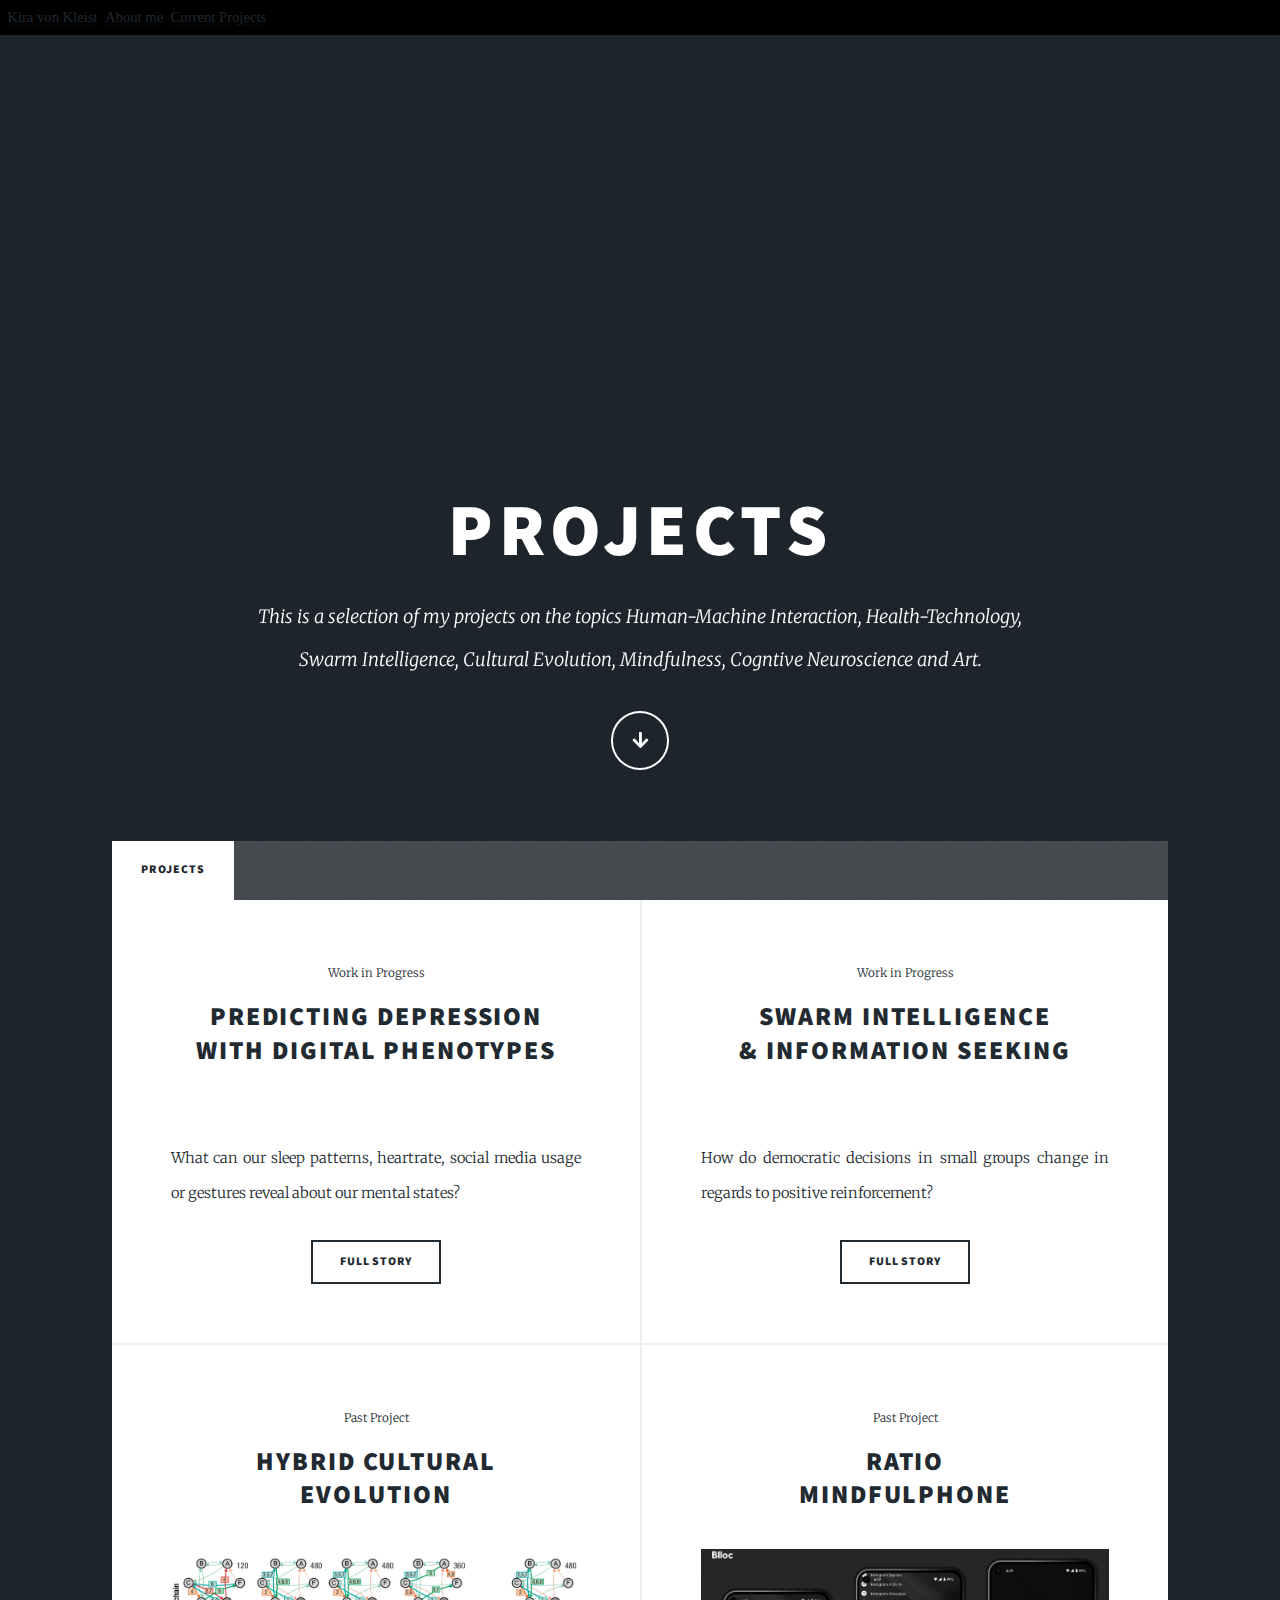
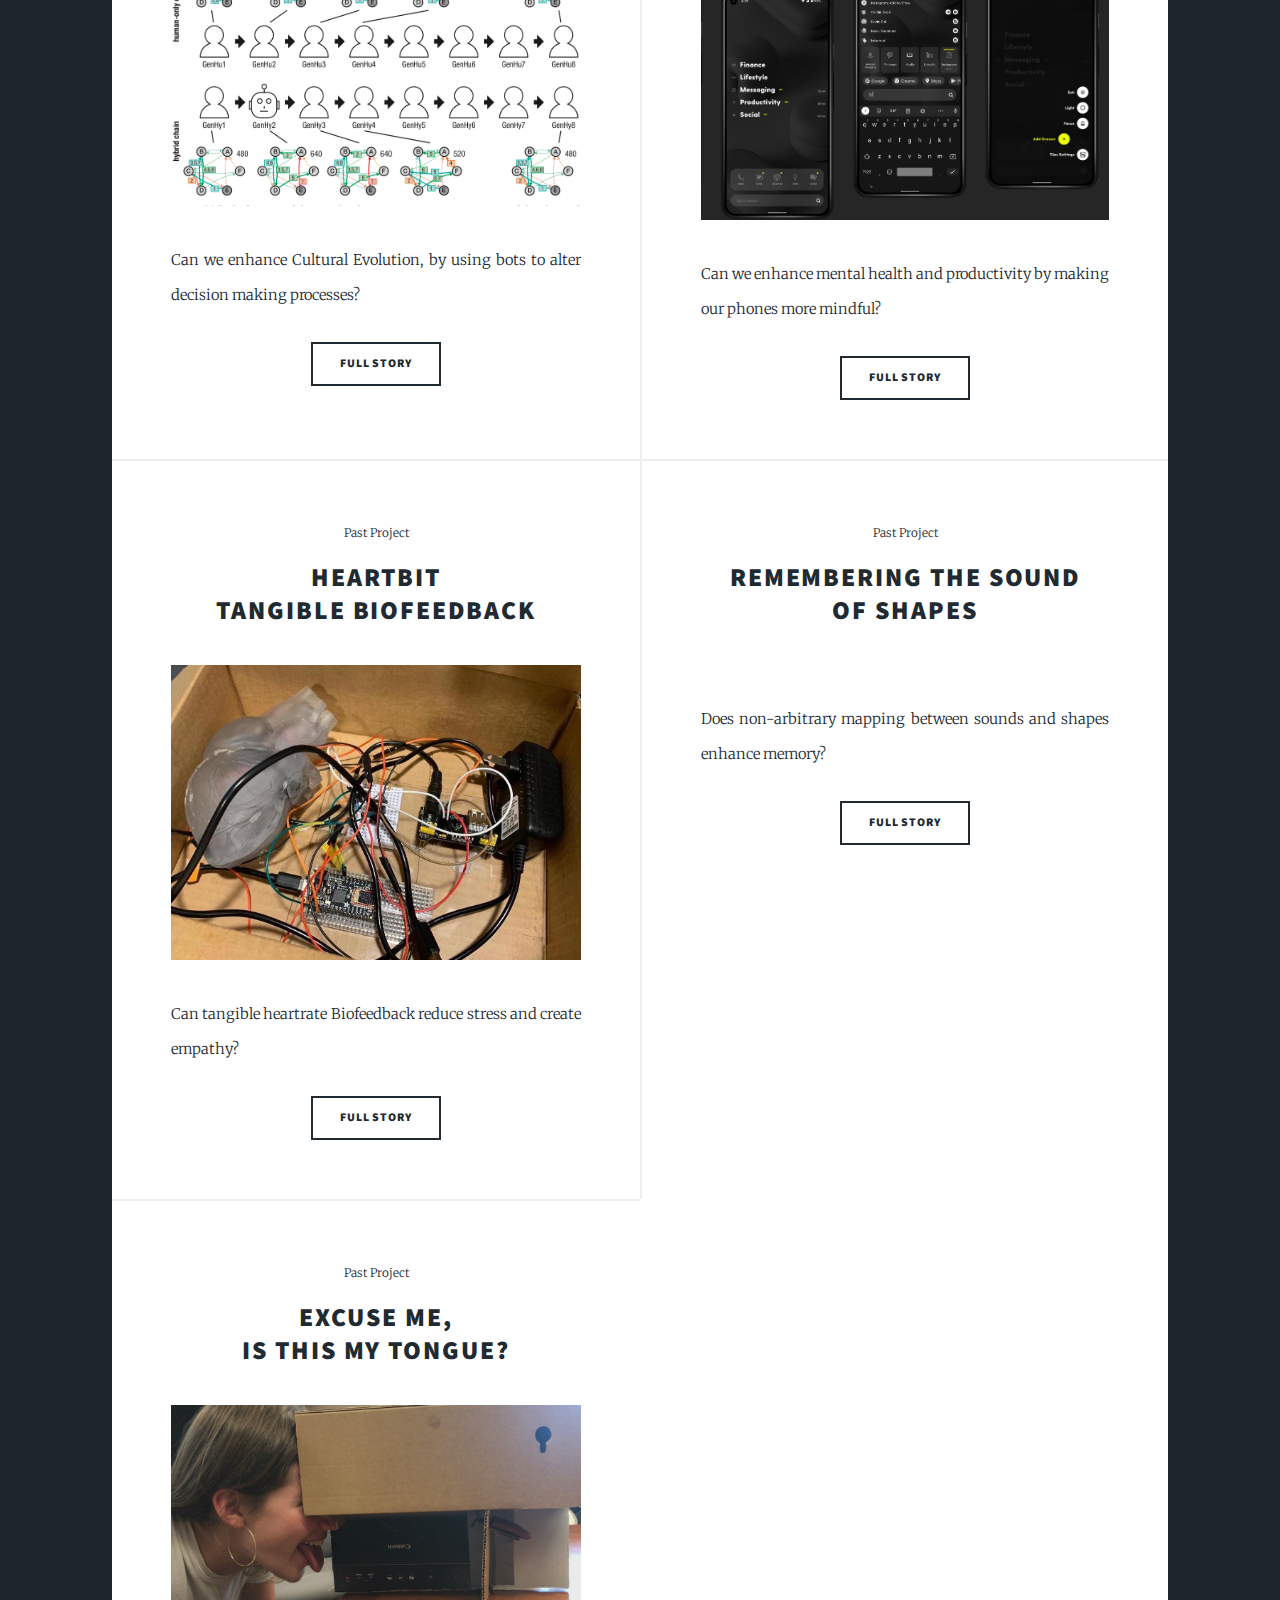
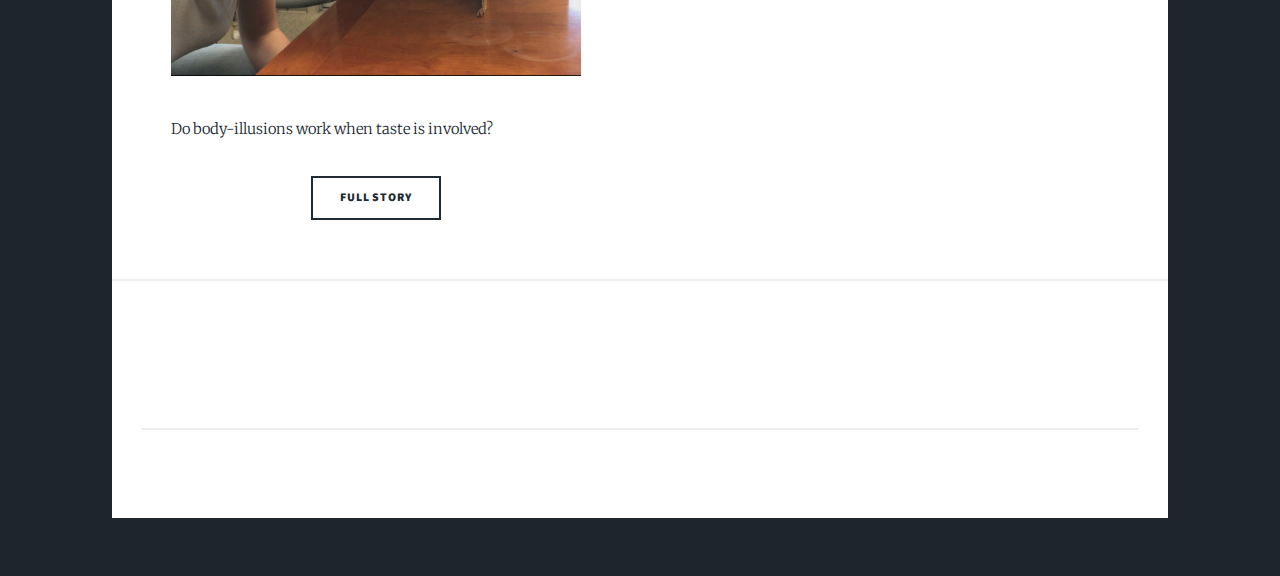
==== index.html @ d138eedf "Connect changes" ====
<!DOCTYPE HTML>
<!--
	Massively by HTML5 UP
	html5up.net | @ajlkn
	Free for personal and commercial use under the CCA 3.0 license (html5up.net/license)
-->
<html>
	<head>
		<title>Projects</title>
		<meta charset="utf-8" />
		<meta name="viewport" content="width=device-width, initial-scale=1, user-scalable=no" />
		<link rel="stylesheet" href="assets/css/main.css" />
		
		
		<noscript><link rel="stylesheet" href="assets/css/noscript.css" /></noscript>
	</head>
	<body class="is-preload">
		 <ul class="menu">
            <li><a class="bold" href="Indexportfolio.html">Kira von Kleist</a></li>
            <li><a href="Aboutme.html">About me</a></li>
            <li><a href="index.html">Current Projects</a></li>
          </ul>


		<!-- Wrapper -->
			<div id="wrapper" class="fade-in">

				<!-- Intro -->
				<div id="intro">
					<h1>Projects</h1>
					<p> This is a selection of my projects on the topics Human-Machine Interaction, Health-Technology, <br />
					 Swarm Intelligence, Cultural Evolution, Mindfulness, Cogntive Neuroscience and Art.</p>
					<ul class="actions">
						<li><a href="#header" class="button icon solid solo fa-arrow-down scrolly">Continue</a></li>
					</ul>
				</div>

				<!-- Header -->
					<header id="header">
						<a href="Aboutme.html" class="logo">Kira von Kleist</a>
					</header>

				<!-- Nav -->
					<nav id="nav">
						<ul class="links">
							<li class="active"><a href="index.html">Projects</a></li>
						</ul>
					</nav>

				<!-- Main -->
					<div id="main">

						<!-- Featured Post -->
						<!-- Current Projects -->
							<section class="posts">
								<article>
									<header>
										<span class="date">Work in Progress</span>
										<h2><a href="#Sensing.html">Predicting depression<br />
											with digital phenotypes</a></h2>
									</header>
									<a href="#Sensing.html" class="image fit"><img src="images/Sensing.png" alt="" /></a>
									<p>What can our sleep patterns, heartrate, social media usage or gestures reveal about our mental states?</p>
									<ul class="actions special">
										<li><a href="#Sensing.html" class="button">Full Story</a></li>
									</ul>
								</article>
								<article>
									<header>
										<span class="date">Work in Progress</span>
										<h2><a href="#swarm.html">Swarm Intelligence<br />
										& Information seeking</a></h2>
									</header>
									<a href="#swarm.html" class="image fit"><img src="images/swarm.png" alt="" /></a>
									<p>How do democratic decisions in small groups change in regards to positive reinforcement?</p>
									<ul class="actions special">
										<li><a href="#swarm.html" class="button">Full Story</a></li>
									</ul>
								</article>
								<article>
									<header>
										<span class="date">Past Project</span>
										<h2><a href="#cultur.html">Hybrid Cultural<br />
										Evolution</a></h2>
									</header>
									<a href="#cultur.html" class="image fit"><img src="images/cultur.jpeg" alt="" /></a>
									<p>Can we enhance Cultural Evolution, by using bots to alter decision making processes?</p>
									<ul class="actions special">
										<li><a href="#cultur.html" class="button">Full Story</a></li>
									</ul>
								</article>
								<article>
									<header>
										<span class="date">Past Project</span>
										<h2><a href="#blloc.html">Ratio<br />
										Mindfulphone</a></h2>
									</header>
									<a href="#blloc.html" class="image fit"><img src="images/blloc-phone.png" alt="" /></a>
									<p>Can we enhance mental health and productivity by making our phones more mindful?</p>
									<ul class="actions special">
										<li><a href="#blloc.html" class="button">Full Story</a></li>
									</ul>
								</article>
								<article>
									<header>
										<span class="date">Past Project</span>
										<h2><a href="#heartbit.html">Heartbit<br />
										Tangible Biofeedback</a></h2>
									</header>
									<a href="#heartbit.html" class="image fit"><img src="images/hearbit.jpg" alt="" /></a>
									<p>Can tangible heartrate Biofeedback reduce stress and create empathy?</p>
									<ul class="actions special">
										<li><a href="#heartbit.html" class="button">Full Story</a></li>
									</ul>
								</article>
								<article>
									<header>
										<span class="date">Past Project</span>
										<h2><a href="#Bouba.html">Remembering the sound<br />
										of shapes</a></h2>
									</header>
									<a href="#Bouba.html" class="image fit"><img src="images/soundsha.png" alt="" /></a>
									<p>Does non-arbitrary mapping between sounds and shapes enhance memory?</p>
									<ul class="actions special">
										<li><a href="#Bouba.html" class="button">Full Story</a></li>
									</ul>
								</article>
								<article>
									<header>
										<span class="date">Past Project</span>
										<h2><a href="#tongue.html">Excuse me,<br />
										Is this my tongue?</a></h2>
									</header>
									<a href="#tongue.html" class="image fit"><img src="images/tongue.jpeg" alt="" /></a>
									<p>Do body-illusions work when taste is involved?</p>
									<ul class="actions special">
										<li><a href="#" class="button">Full Story</a></li>
									</ul>
								</article>
							</section>


				<!-- Footer -->
					<footer>
					
					</footer>

				<!-- Copyright -->
					<div id="copyright">
						<ul><li>&copy; Untitled</li><li>Design: <a href="https://html5up.net">HTML5 UP</a></li></ul>
					</div>

			</div>

		<!-- Scripts -->
			<script src="assets/js/jquery.min.js"></script>
			<script src="assets/js/jquery.scrollex.min.js"></script>
			<script src="assets/js/jquery.scrolly.min.js"></script>
			<script src="assets/js/browser.min.js"></script>
			<script src="assets/js/breakpoints.min.js"></script>
			<script src="assets/js/util.js"></script>
			<script src="assets/js/main.js"></script>

	</body>
</html>
---- assets/css/main.css ----
@import url(fontawesome-all.min.css);
@import url("https://fonts.googleapis.com/css?family=Merriweather:300,700,300italic,700italic|Source+Sans+Pro:900");

/*
	Massively by HTML5 UP
	html5up.net | @ajlkn
	Free for personal and commercial use under the CCA 3.0 license (html5up.net/license)
*/

html, body, div, span, applet, object,
iframe, h1, h2, h3, h4, h5, h6, p, blockquote,
pre, a, abbr, acronym, address, big, cite,
code, del, dfn, em, img, ins, kbd, q, s, samp,
small, strike, strong, sub, sup, tt, var, b,
u, i, center, dl, dt, dd, ol, ul, li, fieldset,
form, label, legend, table, caption, tbody,
tfoot, thead, tr, th, td, article, aside,
canvas, details, embed, figure, figcaption,
footer, header, hgroup, menu, nav, output, ruby,
section, summary, time, mark, audio, video {
	margin: 0;
	padding: 0;
	border: 0;
	font-size: 100%;
	font: inherit;
	vertical-align: baseline;}

article, aside, details, figcaption, figure,
footer, header, hgroup, menu, nav, section {
	display: block;}

body {
	line-height: 1;
}

ol, ul {
	list-style: none;
}

blockquote, q {
	quotes: none;
}

	blockquote:before, blockquote:after, q:before, q:after {
		content: '';
		content: none;
	}

table {
	border-collapse: collapse;
	border-spacing: 0;
}

body {
	-webkit-text-size-adjust: none;
}

mark {
	background-color: transparent;
	color: inherit;
}

input::-moz-focus-inner {
	border: 0;
	padding: 0;
}

input, select, textarea {
	-moz-appearance: none;
	-webkit-appearance: none;
	-ms-appearance: none;
	appearance: none;
}

/* Basic */

	@-ms-viewport {
		width: device-width;
	}

	body {
		-ms-overflow-style: scrollbar;
	}

	@media screen and (max-width: 480px) {

		html, body {
			min-width: 320px;
		}

	}

	html {
		box-sizing: border-box;
	}

	*, *:before, *:after {
		box-sizing: inherit;
	}

	body {
		background-color: #1e252d;
	}

		body.is-preload *, body.is-preload *:before, body.is-preload *:after {
			-moz-animation: none !important;
			-webkit-animation: none !important;
			-ms-animation: none !important;
			animation: none !important;
			-moz-transition: none !important;
			-webkit-transition: none !important;
			-ms-transition: none !important;
			transition: none !important;
		}

/* Type */

	html {
		font-size: 16pt;
	}

		@media screen and (max-width: 1680px) {

			html {
				font-size: 12pt;
			}

		}

		@media screen and (max-width: 1280px) {

			html {
				font-size: 11pt;
			}

		}

		@media screen and (max-width: 360px) {

			html {
				font-size: 10pt;
			}

		}

	body {
		color: #212931;
	}

	body, input, select, textarea {
		font-family: "Merriweather", Georgia, serif;
		font-weight: 300;
		font-size: 1rem;
		line-height: 2.375;
	}

	a {
		-moz-transition: color 0.2s ease-in-out, background-color 0.2s ease-in-out, border-color 0.2s ease-in-out, box-shadow 0.2s ease-in-out;
		-webkit-transition: color 0.2s ease-in-out, background-color 0.2s ease-in-out, border-color 0.2s ease-in-out, box-shadow 0.2s ease-in-out;
		-ms-transition: color 0.2s ease-in-out, background-color 0.2s ease-in-out, border-color 0.2s ease-in-out, box-shadow 0.2s ease-in-out;
		transition: color 0.2s ease-in-out, background-color 0.2s ease-in-out, border-color 0.2s ease-in-out, box-shadow 0.2s ease-in-out;
		border-bottom: dotted 1px;
		text-decoration: none;
	}

		a:hover {
			border-bottom-color: transparent;
		}

	strong, b {
		font-weight: 600;
	}

	em, i {
		font-style: italic;
	}

	p {
		text-align: justify;
		margin: 0 0 2rem 0;
	}

	h1, h2, h3, h4, h5, h6 {
		font-family: "Source Sans Pro", Helvetica, sans-serif;
		font-weight: 900;
		line-height: 1.5;
		letter-spacing: 0.075em;
		text-transform: uppercase;
		margin: 0 0 1rem 0;
	}

		h1 a, h2 a, h3 a, h4 a, h5 a, h6 a {
			border-bottom: 0;
			color: inherit;
			text-decoration: none;
		}

	h1 {
		font-size: 4rem;
		line-height: 1.1;
		margin: 0 0 2rem 0;
	}

	h2 {
		font-size: 1.75rem;
		line-height: 1.3;
		margin: 0 0 1.5rem 0;
	}

	h3 {
		font-size: 1.25rem;
		margin: 0 0 1.5rem 0;
	}

	h4 {
		font-size: 1rem;
	}

	h5 {
		font-size: 0.9rem;
	}

	h6 {
		font-size: 0.8rem;
	}

	sub {
		font-size: 0.8rem;
		position: relative;
		top: 0.5rem;
	}

	sup {
		font-size: 0.8rem;
		position: relative;
		top: -0.5rem;
	}

	blockquote {
		border-left: solid 4px;
		font-style: italic;
		margin: 0 0 2rem 0;
		padding: 0.5rem 0 0.5rem 2rem;
	}

	code {
		border: solid 2px;
		font-family: "Courier New", monospace;
		font-size: 0.9rem;
		margin: 0 0.25rem;
		padding: 0.25rem 0.65rem;
	}

	pre {
		-webkit-overflow-scrolling: touch;
		font-family: "Courier New", monospace;
		font-size: 0.9rem;
		margin: 0 0 2rem 0;
	}

		pre code {
			display: block;
			line-height: 1.75;
			padding: 1rem 1.5rem;
			overflow-x: auto;
		}

	hr {
		border: 0;
		border-bottom: solid 2px;
		margin: 3rem 0;
	}

		hr.major {
			margin: 5rem 0;
		}

	.align-left {
		text-align: left;
	}

	.align-center {
		text-align: center;
	}

	.align-right {
		text-align: right;
	}

	input, select, textarea {
		color: #212931;
	}

	a {
		color: #212931;
		border-bottom-color: rgba(33, 41, 49, 0.5);
	}

		a:hover {
			border-bottom-color: transparent;
			color: #18bfef !important;
		}

	strong, b {
		color: #212931;
	}

	h1, h2, h3, h4, h5, h6 {
		color: #212931;
	}

	blockquote {
		border-left-color: #eeeeee;
	}

	code {
		background: rgba(220, 220, 220, 0.25);
		border-color: #eeeeee;
	}

	hr {
		border-bottom-color: #eeeeee;
	}

/* Row */

	.row {
		display: flex;
		flex-wrap: wrap;
		box-sizing: border-box;
		align-items: stretch;
	}

		.row > * {
			box-sizing: border-box;
		}

		.row.gtr-uniform > * > :last-child {
			margin-bottom: 0;
		}

		.row.aln-left {
			justify-content: flex-start;
		}

		.row.aln-center {
			justify-content: center;
		}

		.row.aln-right {
			justify-content: flex-end;
		}

		.row.aln-top {
			align-items: flex-start;
		}

		.row.aln-middle {
			align-items: center;
		}

		.row.aln-bottom {
			align-items: flex-end;
		}

		.row > .imp {
			order: -1;
		}

		.row > .col-1 {
			width: 8.33333%;
		}

		.row > .off-1 {
			margin-left: 8.33333%;
		}

		.row > .col-2 {
			width: 16.66667%;
		}

		.row > .off-2 {
			margin-left: 16.66667%;
		}

		.row > .col-3 {
			width: 25%;
		}

		.row > .off-3 {
			margin-left: 25%;
		}

		.row > .col-4 {
			width: 33.33333%;
		}

		.row > .off-4 {
			margin-left: 33.33333%;
		}

		.row > .col-5 {
			width: 41.66667%;
		}

		.row > .off-5 {
			margin-left: 41.66667%;
		}

		.row > .col-6 {
			width: 50%;
		}

		.row > .off-6 {
			margin-left: 50%;
		}

		.row > .col-7 {
			width: 58.33333%;
		}

		.row > .off-7 {
			margin-left: 58.33333%;
		}

		.row > .col-8 {
			width: 66.66667%;
		}

		.row > .off-8 {
			margin-left: 66.66667%;
		}

		.row > .col-9 {
			width: 75%;
		}

		.row > .off-9 {
			margin-left: 75%;
		}

		.row > .col-10 {
			width: 83.33333%;
		}

		.row > .off-10 {
			margin-left: 83.33333%;
		}

		.row > .col-11 {
			width: 91.66667%;
		}

		.row > .off-11 {
			margin-left: 91.66667%;
		}

		.row > .col-12 {
			width: 100%;
		}

		.row > .off-12 {
			margin-left: 100%;
		}

		.row.gtr-0 {
			margin-top: 0;
			margin-left: 0rem;
		}

			.row.gtr-0 > * {
				padding: 0 0 0 0rem;
			}

			.row.gtr-0.gtr-uniform {
				margin-top: 0rem;
			}

				.row.gtr-0.gtr-uniform > * {
					padding-top: 0rem;
				}

		.row.gtr-25 {
			margin-top: 0;
			margin-left: -0.375rem;
		}

			.row.gtr-25 > * {
				padding: 0 0 0 0.375rem;
			}

			.row.gtr-25.gtr-uniform {
				margin-top: -0.375rem;
			}

				.row.gtr-25.gtr-uniform > * {
					padding-top: 0.375rem;
				}

		.row.gtr-50 {
			margin-top: 0;
			margin-left: -0.75rem;
		}

			.row.gtr-50 > * {
				padding: 0 0 0 0.75rem;
			}

			.row.gtr-50.gtr-uniform {
				margin-top: -0.75rem;
			}

				.row.gtr-50.gtr-uniform > * {
					padding-top: 0.75rem;
				}

		.row {
			margin-top: 0;
			margin-left: -1.5rem;
		}

			.row > * {
				padding: 0 0 0 1.5rem;
			}

			.row.gtr-uniform {
				margin-top: -1.5rem;
			}

				.row.gtr-uniform > * {
					padding-top: 1.5rem;
				}

		.row.gtr-150 {
			margin-top: 0;
			margin-left: -2.25rem;
		}

			.row.gtr-150 > * {
				padding: 0 0 0 2.25rem;
			}

			.row.gtr-150.gtr-uniform {
				margin-top: -2.25rem;
			}

				.row.gtr-150.gtr-uniform > * {
					padding-top: 2.25rem;
				}

		.row.gtr-200 {
			margin-top: 0;
			margin-left: -3rem;
		}

			.row.gtr-200 > * {
				padding: 0 0 0 3rem;
			}

			.row.gtr-200.gtr-uniform {
				margin-top: -3rem;
			}

				.row.gtr-200.gtr-uniform > * {
					padding-top: 3rem;
				}

		@media screen and (max-width: 1680px) {

			.row {
				display: flex;
				flex-wrap: wrap;
				box-sizing: border-box;
				align-items: stretch;
			}

				.row > * {
					box-sizing: border-box;
				}

				.row.gtr-uniform > * > :last-child {
					margin-bottom: 0;
				}

				.row.aln-left {
					justify-content: flex-start;
				}

				.row.aln-center {
					justify-content: center;
				}

				.row.aln-right {
					justify-content: flex-end;
				}

				.row.aln-top {
					align-items: flex-start;
				}

				.row.aln-middle {
					align-items: center;
				}

				.row.aln-bottom {
					align-items: flex-end;
				}

				.row > .imp-xlarge {
					order: -1;
				}

				.row > .col-1-xlarge {
					width: 8.33333%;
				}

				.row > .off-1-xlarge {
					margin-left: 8.33333%;
				}

				.row > .col-2-xlarge {
					width: 16.66667%;
				}

				.row > .off-2-xlarge {
					margin-left: 16.66667%;
				}

				.row > .col-3-xlarge {
					width: 25%;
				}

				.row > .off-3-xlarge {
					margin-left: 25%;
				}

				.row > .col-4-xlarge {
					width: 33.33333%;
				}

				.row > .off-4-xlarge {
					margin-left: 33.33333%;
				}

				.row > .col-5-xlarge {
					width: 41.66667%;
				}

				.row > .off-5-xlarge {
					margin-left: 41.66667%;
				}

				.row > .col-6-xlarge {
					width: 50%;
				}

				.row > .off-6-xlarge {
					margin-left: 50%;
				}

				.row > .col-7-xlarge {
					width: 58.33333%;
				}

				.row > .off-7-xlarge {
					margin-left: 58.33333%;
				}

				.row > .col-8-xlarge {
					width: 66.66667%;
				}

				.row > .off-8-xlarge {
					margin-left: 66.66667%;
				}

				.row > .col-9-xlarge {
					width: 75%;
				}

				.row > .off-9-xlarge {
					margin-left: 75%;
				}

				.row > .col-10-xlarge {
					width: 83.33333%;
				}

				.row > .off-10-xlarge {
					margin-left: 83.33333%;
				}

				.row > .col-11-xlarge {
					width: 91.66667%;
				}

				.row > .off-11-xlarge {
					margin-left: 91.66667%;
				}

				.row > .col-12-xlarge {
					width: 100%;
				}

				.row > .off-12-xlarge {
					margin-left: 100%;
				}

				.row.gtr-0 {
					margin-top: 0;
					margin-left: 0rem;
				}

					.row.gtr-0 > * {
						padding: 0 0 0 0rem;
					}

					.row.gtr-0.gtr-uniform {
						margin-top: 0rem;
					}

						.row.gtr-0.gtr-uniform > * {
							padding-top: 0rem;
						}

				.row.gtr-25 {
					margin-top: 0;
					margin-left: -0.375rem;
				}

					.row.gtr-25 > * {
						padding: 0 0 0 0.375rem;
					}

					.row.gtr-25.gtr-uniform {
						margin-top: -0.375rem;
					}

						.row.gtr-25.gtr-uniform > * {
							padding-top: 0.375rem;
						}

				.row.gtr-50 {
					margin-top: 0;
					margin-left: -0.75rem;
				}

					.row.gtr-50 > * {
						padding: 0 0 0 0.75rem;
					}

					.row.gtr-50.gtr-uniform {
						margin-top: -0.75rem;
					}

						.row.gtr-50.gtr-uniform > * {
							padding-top: 0.75rem;
						}

				.row {
					margin-top: 0;
					margin-left: -1.5rem;
				}

					.row > * {
						padding: 0 0 0 1.5rem;
					}

					.row.gtr-uniform {
						margin-top: -1.5rem;
					}

						.row.gtr-uniform > * {
							padding-top: 1.5rem;
						}

				.row.gtr-150 {
					margin-top: 0;
					margin-left: -2.25rem;
				}

					.row.gtr-150 > * {
						padding: 0 0 0 2.25rem;
					}

					.row.gtr-150.gtr-uniform {
						margin-top: -2.25rem;
					}

						.row.gtr-150.gtr-uniform > * {
							padding-top: 2.25rem;
						}

				.row.gtr-200 {
					margin-top: 0;
					margin-left: -3rem;
				}

					.row.gtr-200 > * {
						padding: 0 0 0 3rem;
					}

					.row.gtr-200.gtr-uniform {
						margin-top: -3rem;
					}

						.row.gtr-200.gtr-uniform > * {
							padding-top: 3rem;
						}

		}

		@media screen and (max-width: 1280px) {

			.row {
				display: flex;
				flex-wrap: wrap;
				box-sizing: border-box;
				align-items: stretch;
			}

				.row > * {
					box-sizing: border-box;
				}

				.row.gtr-uniform > * > :last-child {
					margin-bottom: 0;
				}

				.row.aln-left {
					justify-content: flex-start;
				}

				.row.aln-center {
					justify-content: center;
				}

				.row.aln-right {
					justify-content: flex-end;
				}

				.row.aln-top {
					align-items: flex-start;
				}

				.row.aln-middle {
					align-items: center;
				}

				.row.aln-bottom {
					align-items: flex-end;
				}

				.row > .imp-large {
					order: -1;
				}

				.row > .col-1-large {
					width: 8.33333%;
				}

				.row > .off-1-large {
					margin-left: 8.33333%;
				}

				.row > .col-2-large {
					width: 16.66667%;
				}

				.row > .off-2-large {
					margin-left: 16.66667%;
				}

				.row > .col-3-large {
					width: 25%;
				}

				.row > .off-3-large {
					margin-left: 25%;
				}

				.row > .col-4-large {
					width: 33.33333%;
				}

				.row > .off-4-large {
					margin-left: 33.33333%;
				}

				.row > .col-5-large {
					width: 41.66667%;
				}

				.row > .off-5-large {
					margin-left: 41.66667%;
				}

				.row > .col-6-large {
					width: 50%;
				}

				.row > .off-6-large {
					margin-left: 50%;
				}

				.row > .col-7-large {
					width: 58.33333%;
				}

				.row > .off-7-large {
					margin-left: 58.33333%;
				}

				.row > .col-8-large {
					width: 66.66667%;
				}

				.row > .off-8-large {
					margin-left: 66.66667%;
				}

				.row > .col-9-large {
					width: 75%;
				}

				.row > .off-9-large {
					margin-left: 75%;
				}

				.row > .col-10-large {
					width: 83.33333%;
				}

				.row > .off-10-large {
					margin-left: 83.33333%;
				}

				.row > .col-11-large {
					width: 91.66667%;
				}

				.row > .off-11-large {
					margin-left: 91.66667%;
				}

				.row > .col-12-large {
					width: 100%;
				}

				.row > .off-12-large {
					margin-left: 100%;
				}

				.row.gtr-0 {
					margin-top: 0;
					margin-left: 0rem;
				}

					.row.gtr-0 > * {
						padding: 0 0 0 0rem;
					}

					.row.gtr-0.gtr-uniform {
						margin-top: 0rem;
					}

						.row.gtr-0.gtr-uniform > * {
							padding-top: 0rem;
						}

				.row.gtr-25 {
					margin-top: 0;
					margin-left: -0.375rem;
				}

					.row.gtr-25 > * {
						padding: 0 0 0 0.375rem;
					}

					.row.gtr-25.gtr-uniform {
						margin-top: -0.375rem;
					}

						.row.gtr-25.gtr-uniform > * {
							padding-top: 0.375rem;
						}

				.row.gtr-50 {
					margin-top: 0;
					margin-left: -0.75rem;
				}

					.row.gtr-50 > * {
						padding: 0 0 0 0.75rem;
					}

					.row.gtr-50.gtr-uniform {
						margin-top: -0.75rem;
					}

						.row.gtr-50.gtr-uniform > * {
							padding-top: 0.75rem;
						}

				.row {
					margin-top: 0;
					margin-left: -1.5rem;
				}

					.row > * {
						padding: 0 0 0 1.5rem;
					}

					.row.gtr-uniform {
						margin-top: -1.5rem;
					}

						.row.gtr-uniform > * {
							padding-top: 1.5rem;
						}

				.row.gtr-150 {
					margin-top: 0;
					margin-left: -2.25rem;
				}

					.row.gtr-150 > * {
						padding: 0 0 0 2.25rem;
					}

					.row.gtr-150.gtr-uniform {
						margin-top: -2.25rem;
					}

						.row.gtr-150.gtr-uniform > * {
							padding-top: 2.25rem;
						}

				.row.gtr-200 {
					margin-top: 0;
					margin-left: -3rem;
				}

					.row.gtr-200 > * {
						padding: 0 0 0 3rem;
					}

					.row.gtr-200.gtr-uniform {
						margin-top: -3rem;
					}

						.row.gtr-200.gtr-uniform > * {
							padding-top: 3rem;
						}

		}

		@media screen and (max-width: 980px) {

			.row {
				display: flex;
				flex-wrap: wrap;
				box-sizing: border-box;
				align-items: stretch;
			}

				.row > * {
					box-sizing: border-box;
				}

				.row.gtr-uniform > * > :last-child {
					margin-bottom: 0;
				}

				.row.aln-left {
					justify-content: flex-start;
				}

				.row.aln-center {
					justify-content: center;
				}

				.row.aln-right {
					justify-content: flex-end;
				}

				.row.aln-top {
					align-items: flex-start;
				}

				.row.aln-middle {
					align-items: center;
				}

				.row.aln-bottom {
					align-items: flex-end;
				}

				.row > .imp-medium {
					order: -1;
				}

				.row > .col-1-medium {
					width: 8.33333%;
				}

				.row > .off-1-medium {
					margin-left: 8.33333%;
				}

				.row > .col-2-medium {
					width: 16.66667%;
				}

				.row > .off-2-medium {
					margin-left: 16.66667%;
				}

				.row > .col-3-medium {
					width: 25%;
				}

				.row > .off-3-medium {
					margin-left: 25%;
				}

				.row > .col-4-medium {
					width: 33.33333%;
				}

				.row > .off-4-medium {
					margin-left: 33.33333%;
				}

				.row > .col-5-medium {
					width: 41.66667%;
				}

				.row > .off-5-medium {
					margin-left: 41.66667%;
				}

				.row > .col-6-medium {
					width: 50%;
				}

				.row > .off-6-medium {
					margin-left: 50%;
				}

				.row > .col-7-medium {
					width: 58.33333%;
				}

				.row > .off-7-medium {
					margin-left: 58.33333%;
				}

				.row > .col-8-medium {
					width: 66.66667%;
				}

				.row > .off-8-medium {
					margin-left: 66.66667%;
				}

				.row > .col-9-medium {
					width: 75%;
				}

				.row > .off-9-medium {
					margin-left: 75%;
				}

				.row > .col-10-medium {
					width: 83.33333%;
				}

				.row > .off-10-medium {
					margin-left: 83.33333%;
				}

				.row > .col-11-medium {
					width: 91.66667%;
				}

				.row > .off-11-medium {
					margin-left: 91.66667%;
				}

				.row > .col-12-medium {
					width: 100%;
				}

				.row > .off-12-medium {
					margin-left: 100%;
				}

				.row.gtr-0 {
					margin-top: 0;
					margin-left: 0rem;
				}

					.row.gtr-0 > * {
						padding: 0 0 0 0rem;
					}

					.row.gtr-0.gtr-uniform {
						margin-top: 0rem;
					}

						.row.gtr-0.gtr-uniform > * {
							padding-top: 0rem;
						}

				.row.gtr-25 {
					margin-top: 0;
					margin-left: -0.375rem;
				}

					.row.gtr-25 > * {
						padding: 0 0 0 0.375rem;
					}

					.row.gtr-25.gtr-uniform {
						margin-top: -0.375rem;
					}

						.row.gtr-25.gtr-uniform > * {
							padding-top: 0.375rem;
						}

				.row.gtr-50 {
					margin-top: 0;
					margin-left: -0.75rem;
				}

					.row.gtr-50 > * {
						padding: 0 0 0 0.75rem;
					}

					.row.gtr-50.gtr-uniform {
						margin-top: -0.75rem;
					}

						.row.gtr-50.gtr-uniform > * {
							padding-top: 0.75rem;
						}

				.row {
					margin-top: 0;
					margin-left: -1.5rem;
				}

					.row > * {
						padding: 0 0 0 1.5rem;
					}

					.row.gtr-uniform {
						margin-top: -1.5rem;
					}

						.row.gtr-uniform > * {
							padding-top: 1.5rem;
						}

				.row.gtr-150 {
					margin-top: 0;
					margin-left: -2.25rem;
				}

					.row.gtr-150 > * {
						padding: 0 0 0 2.25rem;
					}

					.row.gtr-150.gtr-uniform {
						margin-top: -2.25rem;
					}

						.row.gtr-150.gtr-uniform > * {
							padding-top: 2.25rem;
						}

				.row.gtr-200 {
					margin-top: 0;
					margin-left: -3rem;
				}

					.row.gtr-200 > * {
						padding: 0 0 0 3rem;
					}

					.row.gtr-200.gtr-uniform {
						margin-top: -3rem;
					}

						.row.gtr-200.gtr-uniform > * {
							padding-top: 3rem;
						}

		}

		@media screen and (max-width: 736px) {

			.row {
				display: flex;
				flex-wrap: wrap;
				box-sizing: border-box;
				align-items: stretch;
			}

				.row > * {
					box-sizing: border-box;
				}

				.row.gtr-uniform > * > :last-child {
					margin-bottom: 0;
				}

				.row.aln-left {
					justify-content: flex-start;
				}

				.row.aln-center {
					justify-content: center;
				}

				.row.aln-right {
					justify-content: flex-end;
				}

				.row.aln-top {
					align-items: flex-start;
				}

				.row.aln-middle {
					align-items: center;
				}

				.row.aln-bottom {
					align-items: flex-end;
				}

				.row > .imp-small {
					order: -1;
				}

				.row > .col-1-small {
					width: 8.33333%;
				}

				.row > .off-1-small {
					margin-left: 8.33333%;
				}

				.row > .col-2-small {
					width: 16.66667%;
				}

				.row > .off-2-small {
					margin-left: 16.66667%;
				}

				.row > .col-3-small {
					width: 25%;
				}

				.row > .off-3-small {
					margin-left: 25%;
				}

				.row > .col-4-small {
					width: 33.33333%;
				}

				.row > .off-4-small {
					margin-left: 33.33333%;
				}

				.row > .col-5-small {
					width: 41.66667%;
				}

				.row > .off-5-small {
					margin-left: 41.66667%;
				}

				.row > .col-6-small {
					width: 50%;
				}

				.row > .off-6-small {
					margin-left: 50%;
				}

				.row > .col-7-small {
					width: 58.33333%;
				}

				.row > .off-7-small {
					margin-left: 58.33333%;
				}

				.row > .col-8-small {
					width: 66.66667%;
				}

				.row > .off-8-small {
					margin-left: 66.66667%;
				}

				.row > .col-9-small {
					width: 75%;
				}

				.row > .off-9-small {
					margin-left: 75%;
				}

				.row > .col-10-small {
					width: 83.33333%;
				}

				.row > .off-10-small {
					margin-left: 83.33333%;
				}

				.row > .col-11-small {
					width: 91.66667%;
				}

				.row > .off-11-small {
					margin-left: 91.66667%;
				}

				.row > .col-12-small {
					width: 100%;
				}

				.row > .off-12-small {
					margin-left: 100%;
				}

				.row.gtr-0 {
					margin-top: 0;
					margin-left: 0rem;
				}

					.row.gtr-0 > * {
						padding: 0 0 0 0rem;
					}

					.row.gtr-0.gtr-uniform {
						margin-top: 0rem;
					}

						.row.gtr-0.gtr-uniform > * {
							padding-top: 0rem;
						}

				.row.gtr-25 {
					margin-top: 0;
					margin-left: -0.375rem;
				}

					.row.gtr-25 > * {
						padding: 0 0 0 0.375rem;
					}

					.row.gtr-25.gtr-uniform {
						margin-top: -0.375rem;
					}

						.row.gtr-25.gtr-uniform > * {
							padding-top: 0.375rem;
						}

				.row.gtr-50 {
					margin-top: 0;
					margin-left: -0.75rem;
				}

					.row.gtr-50 > * {
						padding: 0 0 0 0.75rem;
					}

					.row.gtr-50.gtr-uniform {
						margin-top: -0.75rem;
					}

						.row.gtr-50.gtr-uniform > * {
							padding-top: 0.75rem;
						}

				.row {
					margin-top: 0;
					margin-left: -1.5rem;
				}

					.row > * {
						padding: 0 0 0 1.5rem;
					}

					.row.gtr-uniform {
						margin-top: -1.5rem;
					}

						.row.gtr-uniform > * {
							padding-top: 1.5rem;
						}

				.row.gtr-150 {
					margin-top: 0;
					margin-left: -2.25rem;
				}

					.row.gtr-150 > * {
						padding: 0 0 0 2.25rem;
					}

					.row.gtr-150.gtr-uniform {
						margin-top: -2.25rem;
					}

						.row.gtr-150.gtr-uniform > * {
							padding-top: 2.25rem;
						}

				.row.gtr-200 {
					margin-top: 0;
					margin-left: -3rem;
				}

					.row.gtr-200 > * {
						padding: 0 0 0 3rem;
					}

					.row.gtr-200.gtr-uniform {
						margin-top: -3rem;
					}

						.row.gtr-200.gtr-uniform > * {
							padding-top: 3rem;
						}

		}

		@media screen and (max-width: 480px) {

			.row {
				display: flex;
				flex-wrap: wrap;
				box-sizing: border-box;
				align-items: stretch;
			}

				.row > * {
					box-sizing: border-box;
				}

				.row.gtr-uniform > * > :last-child {
					margin-bottom: 0;
				}

				.row.aln-left {
					justify-content: flex-start;
				}

				.row.aln-center {
					justify-content: center;
				}

				.row.aln-right {
					justify-content: flex-end;
				}

				.row.aln-top {
					align-items: flex-start;
				}

				.row.aln-middle {
					align-items: center;
				}

				.row.aln-bottom {
					align-items: flex-end;
				}

				.row > .imp-xsmall {
					order: -1;
				}

				.row > .col-1-xsmall {
					width: 8.33333%;
				}

				.row > .off-1-xsmall {
					margin-left: 8.33333%;
				}

				.row > .col-2-xsmall {
					width: 16.66667%;
				}

				.row > .off-2-xsmall {
					margin-left: 16.66667%;
				}

				.row > .col-3-xsmall {
					width: 25%;
				}

				.row > .off-3-xsmall {
					margin-left: 25%;
				}

				.row > .col-4-xsmall {
					width: 33.33333%;
				}

				.row > .off-4-xsmall {
					margin-left: 33.33333%;
				}

				.row > .col-5-xsmall {
					width: 41.66667%;
				}

				.row > .off-5-xsmall {
					margin-left: 41.66667%;
				}

				.row > .col-6-xsmall {
					width: 50%;
				}

				.row > .off-6-xsmall {
					margin-left: 50%;
				}

				.row > .col-7-xsmall {
					width: 58.33333%;
				}

				.row > .off-7-xsmall {
					margin-left: 58.33333%;
				}

				.row > .col-8-xsmall {
					width: 66.66667%;
				}

				.row > .off-8-xsmall {
					margin-left: 66.66667%;
				}

				.row > .col-9-xsmall {
					width: 75%;
				}

				.row > .off-9-xsmall {
					margin-left: 75%;
				}

				.row > .col-10-xsmall {
					width: 83.33333%;
				}

				.row > .off-10-xsmall {
					margin-left: 83.33333%;
				}

				.row > .col-11-xsmall {
					width: 91.66667%;
				}

				.row > .off-11-xsmall {
					margin-left: 91.66667%;
				}

				.row > .col-12-xsmall {
					width: 100%;
				}

				.row > .off-12-xsmall {
					margin-left: 100%;
				}

				.row.gtr-0 {
					margin-top: 0;
					margin-left: 0rem;
				}

					.row.gtr-0 > * {
						padding: 0 0 0 0rem;
					}

					.row.gtr-0.gtr-uniform {
						margin-top: 0rem;
					}

						.row.gtr-0.gtr-uniform > * {
							padding-top: 0rem;
						}

				.row.gtr-25 {
					margin-top: 0;
					margin-left: -0.375rem;
				}

					.row.gtr-25 > * {
						padding: 0 0 0 0.375rem;
					}

					.row.gtr-25.gtr-uniform {
						margin-top: -0.375rem;
					}

						.row.gtr-25.gtr-uniform > * {
							padding-top: 0.375rem;
						}

				.row.gtr-50 {
					margin-top: 0;
					margin-left: -0.75rem;
				}

					.row.gtr-50 > * {
						padding: 0 0 0 0.75rem;
					}

					.row.gtr-50.gtr-uniform {
						margin-top: -0.75rem;
					}

						.row.gtr-50.gtr-uniform > * {
							padding-top: 0.75rem;
						}

				.row {
					margin-top: 0;
					margin-left: -1.5rem;
				}

					.row > * {
						padding: 0 0 0 1.5rem;
					}

					.row.gtr-uniform {
						margin-top: -1.5rem;
					}

						.row.gtr-uniform > * {
							padding-top: 1.5rem;
						}

				.row.gtr-150 {
					margin-top: 0;
					margin-left: -2.25rem;
				}

					.row.gtr-150 > * {
						padding: 0 0 0 2.25rem;
					}

					.row.gtr-150.gtr-uniform {
						margin-top: -2.25rem;
					}

						.row.gtr-150.gtr-uniform > * {
							padding-top: 2.25rem;
						}

				.row.gtr-200 {
					margin-top: 0;
					margin-left: -3rem;
				}

					.row.gtr-200 > * {
						padding: 0 0 0 3rem;
					}

					.row.gtr-200.gtr-uniform {
						margin-top: -3rem;
					}

						.row.gtr-200.gtr-uniform > * {
							padding-top: 3rem;
						}

		}

		@media screen and (max-width: 360px) {

			.row {
				display: flex;
				flex-wrap: wrap;
				box-sizing: border-box;
				align-items: stretch;
			}

				.row > * {
					box-sizing: border-box;
				}

				.row.gtr-uniform > * > :last-child {
					margin-bottom: 0;
				}

				.row.aln-left {
					justify-content: flex-start;
				}

				.row.aln-center {
					justify-content: center;
				}

				.row.aln-right {
					justify-content: flex-end;
				}

				.row.aln-top {
					align-items: flex-start;
				}

				.row.aln-middle {
					align-items: center;
				}

				.row.aln-bottom {
					align-items: flex-end;
				}

				.row > .imp-xxsmall {
					order: -1;
				}

				.row > .col-1-xxsmall {
					width: 8.33333%;
				}

				.row > .off-1-xxsmall {
					margin-left: 8.33333%;
				}

				.row > .col-2-xxsmall {
					width: 16.66667%;
				}

				.row > .off-2-xxsmall {
					margin-left: 16.66667%;
				}

				.row > .col-3-xxsmall {
					width: 25%;
				}

				.row > .off-3-xxsmall {
					margin-left: 25%;
				}

				.row > .col-4-xxsmall {
					width: 33.33333%;
				}

				.row > .off-4-xxsmall {
					margin-left: 33.33333%;
				}

				.row > .col-5-xxsmall {
					width: 41.66667%;
				}

				.row > .off-5-xxsmall {
					margin-left: 41.66667%;
				}

				.row > .col-6-xxsmall {
					width: 50%;
				}

				.row > .off-6-xxsmall {
					margin-left: 50%;
				}

				.row > .col-7-xxsmall {
					width: 58.33333%;
				}

				.row > .off-7-xxsmall {
					margin-left: 58.33333%;
				}

				.row > .col-8-xxsmall {
					width: 66.66667%;
				}

				.row > .off-8-xxsmall {
					margin-left: 66.66667%;
				}

				.row > .col-9-xxsmall {
					width: 75%;
				}

				.row > .off-9-xxsmall {
					margin-left: 75%;
				}

				.row > .col-10-xxsmall {
					width: 83.33333%;
				}

				.row > .off-10-xxsmall {
					margin-left: 83.33333%;
				}

				.row > .col-11-xxsmall {
					width: 91.66667%;
				}

				.row > .off-11-xxsmall {
					margin-left: 91.66667%;
				}

				.row > .col-12-xxsmall {
					width: 100%;
				}

				.row > .off-12-xxsmall {
					margin-left: 100%;
				}

				.row.gtr-0 {
					margin-top: 0;
					margin-left: 0rem;
				}

					.row.gtr-0 > * {
						padding: 0 0 0 0rem;
					}

					.row.gtr-0.gtr-uniform {
						margin-top: 0rem;
					}

						.row.gtr-0.gtr-uniform > * {
							padding-top: 0rem;
						}

				.row.gtr-25 {
					margin-top: 0;
					margin-left: -0.375rem;
				}

					.row.gtr-25 > * {
						padding: 0 0 0 0.375rem;
					}

					.row.gtr-25.gtr-uniform {
						margin-top: -0.375rem;
					}

						.row.gtr-25.gtr-uniform > * {
							padding-top: 0.375rem;
						}

				.row.gtr-50 {
					margin-top: 0;
					margin-left: -0.75rem;
				}

					.row.gtr-50 > * {
						padding: 0 0 0 0.75rem;
					}

					.row.gtr-50.gtr-uniform {
						margin-top: -0.75rem;
					}

						.row.gtr-50.gtr-uniform > * {
							padding-top: 0.75rem;
						}

				.row {
					margin-top: 0;
					margin-left: -1.5rem;
				}

					.row > * {
						padding: 0 0 0 1.5rem;
					}

					.row.gtr-uniform {
						margin-top: -1.5rem;
					}

						.row.gtr-uniform > * {
							padding-top: 1.5rem;
						}

				.row.gtr-150 {
					margin-top: 0;
					margin-left: -2.25rem;
				}

					.row.gtr-150 > * {
						padding: 0 0 0 2.25rem;
					}

					.row.gtr-150.gtr-uniform {
						margin-top: -2.25rem;
					}

						.row.gtr-150.gtr-uniform > * {
							padding-top: 2.25rem;
						}

				.row.gtr-200 {
					margin-top: 0;
					margin-left: -3rem;
				}

					.row.gtr-200 > * {
						padding: 0 0 0 3rem;
					}

					.row.gtr-200.gtr-uniform {
						margin-top: -3rem;
					}

						.row.gtr-200.gtr-uniform > * {
							padding-top: 3rem;
						}

		}

/* Box */

	.box {
		border: solid 2px;
		margin-bottom: 2rem;
		padding: 1.5rem;
	}

		.box > :last-child,
		.box > :last-child > :last-child,
		.box > :last-child > :last-child > :last-child {
			margin-bottom: 0;
		}

		.box.alt {
			border: 0;
			border-radius: 0;
			padding: 0;
		}

	.box {
		border-color: #eeeeee;
	}

/* Button */

	input[type="submit"],
	input[type="reset"],
	input[type="button"],
	button,
	.button {
		-moz-appearance: none;
		-webkit-appearance: none;
		-ms-appearance: none;
		appearance: none;
		-moz-transition: background-color 0.2s ease-in-out, box-shadow 0.2s ease-in-out, color 0.2s ease-in-out;
		-webkit-transition: background-color 0.2s ease-in-out, box-shadow 0.2s ease-in-out, color 0.2s ease-in-out;
		-ms-transition: background-color 0.2s ease-in-out, box-shadow 0.2s ease-in-out, color 0.2s ease-in-out;
		transition: background-color 0.2s ease-in-out, box-shadow 0.2s ease-in-out, color 0.2s ease-in-out;
		border: 0;
		border-radius: 0;
		cursor: pointer;
		display: inline-block;
		font-family: "Source Sans Pro", Helvetica, sans-serif;
		font-size: 0.8rem;
		font-weight: 900;
		letter-spacing: 0.075em;
		height: 3rem;
		line-height: 3rem;
		padding: 0 2rem;
		text-align: center;
		text-decoration: none;
		text-transform: uppercase;
		white-space: nowrap;
	}

		input[type="submit"].icon:before,
		input[type="reset"].icon:before,
		input[type="button"].icon:before,
		button.icon:before,
		.button.icon:before {
			margin-right: 0.5rem;
		}

		input[type="submit"].icon.solo,
		input[type="reset"].icon.solo,
		input[type="button"].icon.solo,
		button.icon.solo,
		.button.icon.solo {
			position: relative;
			width: 4rem;
			height: 4rem;
			line-height: 4rem;
			border-radius: 4rem;
			text-indent: 4rem;
			overflow: hidden;
			padding: 0;
			white-space: nowrap;
		}

			input[type="submit"].icon.solo:before,
			input[type="reset"].icon.solo:before,
			input[type="button"].icon.solo:before,
			button.icon.solo:before,
			.button.icon.solo:before {
				position: absolute;
				display: block;
				top: 0;
				left: 0;
				width: inherit;
				height: inherit;
				line-height: inherit;
				font-size: 1.25rem;
				margin-right: 0;
				text-align: center;
				text-indent: 0;
			}

		input[type="submit"].fit,
		input[type="reset"].fit,
		input[type="button"].fit,
		button.fit,
		.button.fit {
			width: 100%;
		}

		input[type="submit"].small,
		input[type="reset"].small,
		input[type="button"].small,
		button.small,
		.button.small {
			font-size: 0.7rem;
			height: 2.5rem;
			line-height: 2.5rem;
			padding: 0 1.5rem;
		}

		input[type="submit"].large,
		input[type="reset"].large,
		input[type="button"].large,
		button.large,
		.button.large {
			font-size: 0.9rem;
			height: 3.5rem;
			line-height: 3.5rem;
			padding: 0 2.75rem;
		}

		@media screen and (max-width: 980px) {

			input[type="submit"],
			input[type="reset"],
			input[type="button"],
			button,
			.button {
				font-size: 0.9rem;
				height: 3.25rem;
				line-height: 3.25rem;
			}

				input[type="submit"].large,
				input[type="reset"].large,
				input[type="button"].large,
				button.large,
				.button.large {
					font-size: 1rem;
					height: 3.75rem;
					line-height: 3.75rem;
				}

		}

		input[type="submit"].disabled, input[type="submit"]:disabled,
		input[type="reset"].disabled,
		input[type="reset"]:disabled,
		input[type="button"].disabled,
		input[type="button"]:disabled,
		button.disabled,
		button:disabled,
		.button.disabled,
		.button:disabled {
			pointer-events: none;
			opacity: 0.25;
		}

	input[type="submit"],
	input[type="reset"],
	input[type="button"],
	button,
	.button {
		background-color: transparent;
		box-shadow: inset 0 0 0 2px #212931;
		color: #212931 !important;
	}

		input[type="submit"]:hover,
		input[type="reset"]:hover,
		input[type="button"]:hover,
		button:hover,
		.button:hover {
			box-shadow: inset 0 0 0 2px #18bfef;
			color: #18bfef !important;
		}

		input[type="submit"].primary,
		input[type="reset"].primary,
		input[type="button"].primary,
		button.primary,
		.button.primary {
			background-color: #212931;
			box-shadow: none;
			color: #ffffff !important;
		}

			input[type="submit"].primary:hover,
			input[type="reset"].primary:hover,
			input[type="button"].primary:hover,
			button.primary:hover,
			.button.primary:hover {
				background-color: #18bfef;
			}

/* Form */

	form {
		margin: 0 0 2rem 0;
	}

		form > :last-child {
			margin-bottom: 0;
		}

		form > .fields {
			display: -moz-flex;
			display: -webkit-flex;
			display: -ms-flex;
			display: flex;
			-moz-flex-wrap: wrap;
			-webkit-flex-wrap: wrap;
			-ms-flex-wrap: wrap;
			flex-wrap: wrap;
			width: calc(100% + 3rem);
			margin: -1.5rem 0 2rem -1.5rem;
		}

			form > .fields > .field {
				-moz-flex-grow: 0;
				-webkit-flex-grow: 0;
				-ms-flex-grow: 0;
				flex-grow: 0;
				-moz-flex-shrink: 0;
				-webkit-flex-shrink: 0;
				-ms-flex-shrink: 0;
				flex-shrink: 0;
				padding: 1.5rem 0 0 1.5rem;
				width: calc(100% - 1.5rem);
			}

				form > .fields > .field.half {
					width: calc(50% - 0.75rem);
				}

				form > .fields > .field.third {
					width: calc(100%/3 - 0.5rem);
				}

				form > .fields > .field.quarter {
					width: calc(25% - 0.375rem);
				}

		@media screen and (max-width: 480px) {

			form > .fields {
				width: calc(100% + 3rem);
				margin: -1.5rem 0 2rem -1.5rem;
			}

				form > .fields > .field {
					padding: 1.5rem 0 0 1.5rem;
					width: calc(100% - 1.5rem);
				}

					form > .fields > .field.half {
						width: calc(100% - 1.5rem);
					}

					form > .fields > .field.third {
						width: calc(100% - 1.5rem);
					}

					form > .fields > .field.quarter {
						width: calc(100% - 1.5rem);
					}

		}

	label {
		display: block;
		font-family: "Source Sans Pro", Helvetica, sans-serif;
		font-weight: 900;
		line-height: 1.5;
		letter-spacing: 0.075em;
		font-size: 0.8rem;
		text-transform: uppercase;
		margin: 0 0 0.75rem 0;
	}

		@media screen and (max-width: 980px) {

			label {
				font-size: 0.9rem;
			}

		}

	input[type="text"],
	input[type="password"],
	input[type="email"],
	select,
	textarea {
		-moz-appearance: none;
		-webkit-appearance: none;
		-ms-appearance: none;
		appearance: none;
		background: transparent;
		border-radius: 0;
		border: solid 2px;
		color: inherit;
		display: block;
		outline: 0;
		padding: 0 1rem;
		text-decoration: none;
		width: 100%;
	}

		input[type="text"]:invalid,
		input[type="password"]:invalid,
		input[type="email"]:invalid,
		select:invalid,
		textarea:invalid {
			box-shadow: none;
		}

	select {
		background-size: 1.25rem;
		background-repeat: no-repeat;
		background-position: calc(100% - 1rem) center;
		height: 3rem;
		padding-right: 3rem;
		text-overflow: ellipsis;
	}

		select:focus::-ms-value {
			background-color: transparent;
		}

		select::-ms-expand {
			display: none;
		}

	input[type="text"],
	input[type="password"],
	input[type="email"],
	select {
		height: 3rem;
	}

	textarea {
		padding: 0.75rem 1rem;
	}

	input[type="checkbox"],
	input[type="radio"] {
		-moz-appearance: none;
		-webkit-appearance: none;
		-ms-appearance: none;
		appearance: none;
		display: block;
		float: left;
		margin-right: -2rem;
		opacity: 0;
		width: 1rem;
		z-index: -1;
	}

		input[type="checkbox"] + label,
		input[type="radio"] + label {
			text-decoration: none;
			cursor: pointer;
			display: inline-block;
			font-size: 1rem;
			letter-spacing: 0;
			font-family: "Merriweather", Georgia, serif;
			text-transform: none;
			font-weight: 300;
			padding-left: 2.8rem;
			padding-right: 1rem;
			position: relative;
		}

			input[type="checkbox"] + label:before,
			input[type="radio"] + label:before {
				-moz-osx-font-smoothing: grayscale;
				-webkit-font-smoothing: antialiased;
				display: inline-block;
				font-style: normal;
				font-variant: normal;
				text-rendering: auto;
				line-height: 1;
				text-transform: none !important;
				font-family: 'Font Awesome 5 Free';
				font-weight: 900;
			}

			input[type="checkbox"] + label:before,
			input[type="radio"] + label:before {
				border-radius: 0;
				border: solid 2px;
				content: '';
				display: inline-block;
				font-size: 0.8rem;
				height: 1.8rem;
				left: 0;
				line-height: 1.65rem;
				position: absolute;
				text-align: center;
				top: -0.125rem;
				width: 1.8rem;
			}

		input[type="checkbox"]:checked + label:before,
		input[type="radio"]:checked + label:before {
			content: '\f00c';
		}

	input[type="checkbox"] + label:before {
		border-radius: 0;
	}

	input[type="radio"] + label:before {
		border-radius: 100%;
	}

	::-webkit-input-placeholder {
		opacity: 1.0;
	}

	:-moz-placeholder {
		opacity: 1.0;
	}

	::-moz-placeholder {
		opacity: 1.0;
	}

	:-ms-input-placeholder {
		opacity: 1.0;
	}

	label {
		color: #212931;
	}

	input[type="text"],
	input[type="password"],
	input[type="email"],
	select,
	textarea {
		border-color: #eeeeee;
	}

		input[type="text"]:focus,
		input[type="password"]:focus,
		input[type="email"]:focus,
		select:focus,
		textarea:focus {
			border-color: #18bfef;
		}

	select {
		background-image: <img src="images/bg.jpg" width="40" height="40" >;
	}

		select option {
			background-color: #ffffff;
			color: #212931;
		}

	.select-wrapper:before {
		color: #eeeeee;
	}

	input[type="checkbox"] + label,
	input[type="radio"] + label {
		color: #212931;
	}

		input[type="checkbox"] + label:before,
		input[type="radio"] + label:before {
			border-color: #eeeeee;
		}

	input[type="checkbox"]:checked + label:before,
	input[type="radio"]:checked + label:before {
		background-color: #212931;
		border-color: #212931;
		color: #ffffff;
	}

	input[type="checkbox"]:focus + label:before,
	input[type="radio"]:focus + label:before {
		border-color: #18bfef;
	}

	::-webkit-input-placeholder {
		color: #909498 !important;
	}

	:-moz-placeholder {
		color: #909498 !important;
	}

	::-moz-placeholder {
		color: #909498 !important;
	}

	:-ms-input-placeholder {
		color: #909498 !important;
	}

	.formerize-placeholder {
		color: #909498 !important;
	}

/* Icon */

	.icon {
		text-decoration: none;
		border-bottom: none;
		position: relative;
	}

		.icon:before {
			-moz-osx-font-smoothing: grayscale;
			-webkit-font-smoothing: antialiased;
			display: inline-block;
			font-style: normal;
			font-variant: normal;
			text-rendering: auto;
			line-height: 1;
			text-transform: none !important;
			font-family: 'Font Awesome 5 Free';
			font-weight: 400;
		}

		.icon > .label {
			display: none;
		}

		.icon:before {
			line-height: inherit;
		}

		.icon.solid:before {
			font-weight: 900;
		}

		.icon.brands:before {
			font-family: 'Font Awesome 5 Brands';
		}

/* Image */

	.image {
		border: 0;
		display: inline-block;
		position: relative;
	}

		.image img {
			display: block;
		}

		.image.left, .image.right {
			max-width: 40%;
		}

			.image.left img, .image.right img {
				width: 100%;
			}

		.image.left {
			float: left;
			margin: 0 2rem 2rem 0;
			top: 0.75rem;
		}

		.image.right {
			float: right;
			margin: 0 0 2rem 2rem;
			top: 0.75rem;
		}

		.image.fit {
			display: block;
			margin: 2.5rem 0;
			width: 100%;
		}

			.image.fit:first-child {
				margin-top: 0;
			}

			.image.fit img {
				width: 100%;
			}

		.image.main {
			display: block;
			margin: 4rem 0;
			width: 100%;
		}

			.image.main:first-child {
				margin-top: 0;
			}

			.image.main img {
				width: 100%;
			}

		@media screen and (max-width: 736px) {

			.image.fit {
				margin: 2rem 0;
			}

			.image.main {
				margin: 2rem 0;
			}

		}

	a.image {
		overflow: hidden;
	}

		a.image img {
			-moz-transition: -moz-transform 0.2s ease-out;
			-webkit-transition: -webkit-transform 0.2s ease-out;
			-ms-transition: -ms-transform 0.2s ease-out;
			transition: transform 0.2s ease-out;
		}

		a.image:hover img {
			-moz-transform: scale(1.05);
			-webkit-transform: scale(1.05);
			-ms-transform: scale(1.05);
			transform: scale(1.05);
		}

/* Actions */

	ul.actions {
		display: -moz-flex;
		display: -webkit-flex;
		display: -ms-flex;
		display: flex;
		cursor: default;
		list-style: none;
		margin-left: -1rem;
		padding-left: 0;
	}

		ul.actions li {
			padding: 0 0 0 1rem;
			vertical-align: middle;
		}

		ul.actions.special {
			-moz-justify-content: center;
			-webkit-justify-content: center;
			-ms-justify-content: center;
			justify-content: center;
			width: 100%;
			margin-left: 0;
		}

			ul.actions.special li:first-child {
				padding-left: 0;
			}

		ul.actions.stacked {
			-moz-flex-direction: column;
			-webkit-flex-direction: column;
			-ms-flex-direction: column;
			flex-direction: column;
			margin-left: 0;
		}

			ul.actions.stacked li {
				padding: 1.3rem 0 0 0;
			}

				ul.actions.stacked li:first-child {
					padding-top: 0;
				}

		ul.actions.fit {
			width: calc(100% + 1rem);
		}

			ul.actions.fit li {
				-moz-flex-grow: 1;
				-webkit-flex-grow: 1;
				-ms-flex-grow: 1;
				flex-grow: 1;
				-moz-flex-shrink: 1;
				-webkit-flex-shrink: 1;
				-ms-flex-shrink: 1;
				flex-shrink: 1;
				width: 100%;
			}

				ul.actions.fit li > * {
					width: 100%;
				}

			ul.actions.fit.stacked {
				width: 100%;
			}

		@media screen and (max-width: 480px) {

			ul.actions:not(.fixed) {
				-moz-flex-direction: column;
				-webkit-flex-direction: column;
				-ms-flex-direction: column;
				flex-direction: column;
				margin-left: 0;
				width: 100% !important;
			}

				ul.actions:not(.fixed) li {
					-moz-flex-grow: 1;
					-webkit-flex-grow: 1;
					-ms-flex-grow: 1;
					flex-grow: 1;
					-moz-flex-shrink: 1;
					-webkit-flex-shrink: 1;
					-ms-flex-shrink: 1;
					flex-shrink: 1;
					padding: 1rem 0 0 0;
					text-align: center;
					width: 100%;
				}

					ul.actions:not(.fixed) li > * {
						width: 100%;
					}

					ul.actions:not(.fixed) li:first-child {
						padding-top: 0;
					}

					ul.actions:not(.fixed) li input[type="submit"],
					ul.actions:not(.fixed) li input[type="reset"],
					ul.actions:not(.fixed) li input[type="button"],
					ul.actions:not(.fixed) li button,
					ul.actions:not(.fixed) li .button {
						width: 100%;
					}

						ul.actions:not(.fixed) li input[type="submit"].icon:before,
						ul.actions:not(.fixed) li input[type="reset"].icon:before,
						ul.actions:not(.fixed) li input[type="button"].icon:before,
						ul.actions:not(.fixed) li button.icon:before,
						ul.actions:not(.fixed) li .button.icon:before {
							margin-left: -0.5rem;
						}

		}

/* Icons */

	ul.icons {
		cursor: default;
		list-style: none;
		padding-left: 0;
	}

		ul.icons li {
			display: inline-block;
			padding: 0 0.5rem 0 0;
			vertical-align: middle;
		}

			ul.icons li:last-child {
				padding-right: 0;
			}

			ul.icons li .icon:before {
				width: 2.25rem;
				height: 2.25rem;
				line-height: 2.25rem;
				display: inline-block;
				text-align: center;
				border-radius: 100%;
				font-size: 1.25rem;
			}

		ul.icons.alt li .icon:before {
			-moz-transition: color 0.2s ease-in-out, background-color 0.2s ease-in-out, border-color 0.2s ease-in-out, box-shadow 0.2s ease-in-out;
			-webkit-transition: color 0.2s ease-in-out, background-color 0.2s ease-in-out, border-color 0.2s ease-in-out, box-shadow 0.2s ease-in-out;
			-ms-transition: color 0.2s ease-in-out, background-color 0.2s ease-in-out, border-color 0.2s ease-in-out, box-shadow 0.2s ease-in-out;
			transition: color 0.2s ease-in-out, background-color 0.2s ease-in-out, border-color 0.2s ease-in-out, box-shadow 0.2s ease-in-out;
			font-size: 1rem;
		}

/* List */

	ol {
		list-style: decimal;
		margin: 0 0 2rem 0;
		padding-left: 1.25rem;
	}

		ol li {
			padding-left: 0.25rem;
		}

	ul {
		list-style: disc;
		margin: 0 0 2rem 0;
		padding-left: 1rem;
	}

		ul li {
			padding-left: 0.5rem;
		}

		ul.divided {
			list-style: none;
			padding-left: 0;
		}

			ul.divided li {
				border-top: solid 1px;
				padding: 0.5rem 0;
			}

				ul.divided li:first-child {
					border-top: 0;
					padding-top: 0;
				}

	dl {
		margin: 0 0 2rem 0;
	}

		dl dt {
			display: block;
			font-weight: 600;
			margin: 0 0 1rem 0;
		}

		dl dd {
			margin-left: 2rem;
		}

	ul.divided li {
		border-top-color: #eeeeee;
	}

	ul.icons li a.icon:hover:before {
		color: #18bfef;
	}

	ul.icons.alt li .icon:before {
		box-shadow: inset 0 0 0 2px #eeeeee;
	}

	ul.icons.alt li a.icon:hover:before {
		box-shadow: inset 0 0 0 2px #18bfef;
	}

/* Section/Article */

	section.special, article.special {
		text-align: center;
	}

	header {
		cursor: default;
	}

		header > .date {
			display: block;
			font-size: 0.8rem;
			height: 1;
			margin: 0 0 1rem 0;
			position: relative;
		}

		header > p {
			font-style: italic;
		}

		header > h1 + p {
			font-size: 1.1rem;
			margin-top: -0.5rem;
			line-height: 2;
		}

		header > h2 + p {
			font-size: 1rem;
			margin-top: -0.75rem;
		}

		header > h3 + p {
			font-size: 0.9rem;
			margin-top: -0.75rem;
		}

		header > h4 + p {
			font-size: 0.8rem;
			margin-top: -0.75rem;
		}

		header.major {
			margin: 0 0 4rem 0;
			text-align: center;
		}

			header.major > :last-child {
				margin-bottom: 0;
			}

			header.major > p {
				margin-top: 0;
				text-align: center;
			}

			header.major > .date {
				font-size: 1rem;
				margin: 0 0 4rem 0;
			}

				header.major > .date:before, header.major > .date:after {
					content: '';
					display: block;
					position: absolute;
					top: 50%;
					width: calc(50% - 6rem);
					border-top: solid 2px;
				}

				header.major > .date:before {
					left: 0;
				}

				header.major > .date:after {
					right: 0;
				}

		@media screen and (max-width: 980px) {

			header br {
				display: none;
			}

		}

		@media screen and (max-width: 736px) {

			header.major {
				margin: 0 0 2rem 0;
			}

		}

	header.major .date:before, header.major .date:after {
		border-top-color: #eeeeee;
	}

/* Table */

	.table-wrapper {
		-webkit-overflow-scrolling: touch;
		overflow-x: auto;
	}

	table {
		margin: 0 0 2rem 0;
		width: 100%;
	}

		table tbody tr {
			border: solid 1px;
			border-left: 0;
			border-right: 0;
		}

		table td {
			padding: 0.75rem 0.75rem;
		}

		table th {
			font-family: "Source Sans Pro", Helvetica, sans-serif;
			font-size: 0.8rem;
			font-weight: 900;
			letter-spacing: 0.075em;
			line-height: 1.5;
			padding: 0 0.75rem 0.75rem 0.75rem;
			text-align: left;
			text-transform: uppercase;
		}

			@media screen and (max-width: 980px) {

				table th {
					font-size: 0.9rem;
				}

			}

		table thead {
			border-bottom: solid 2px;
		}

		table tfoot {
			border-top: solid 2px;
		}

		table.alt {
			border-collapse: separate;
		}

			table.alt tbody tr td {
				border: solid 1px;
				border-left-width: 0;
				border-top-width: 0;
			}

				table.alt tbody tr td:first-child {
					border-left-width: 1px;
				}

			table.alt tbody tr:first-child td {
				border-top-width: 1px;
			}

			table.alt thead {
				border-bottom: 0;
			}

			table.alt tfoot {
				border-top: 0;
			}

	table tbody tr {
		border-color: #eeeeee;
	}

		table tbody tr:nth-child(2n + 1) {
			background-color: rgba(220, 220, 220, 0.25);
		}

	table th {
		color: #212931;
	}

	table thead {
		border-bottom-color: #eeeeee;
	}

	table tfoot {
		border-top-color: #eeeeee;
	}

	table.alt tbody tr td {
		border-color: #eeeeee;
	}

/* Pagination */

	.pagination {
		display: -moz-inline-flex;
		display: -webkit-inline-flex;
		display: -ms-inline-flex;
		display: inline-flex;
		-moz-user-select: none;
		-webkit-user-select: none;
		-ms-user-select: none;
		user-select: none;
		cursor: default;
		list-style: none;
		margin: 0 0 2rem 2px;
		padding: 0;
	}

		.pagination a, .pagination span {
			-moz-transition: background-color 0.2s ease-in-out, border-color 0.2s ease-in-out, box-shadow 0.2s ease-in-out, color 0.2s ease-in-out;
			-webkit-transition: background-color 0.2s ease-in-out, border-color 0.2s ease-in-out, box-shadow 0.2s ease-in-out, color 0.2s ease-in-out;
			-ms-transition: background-color 0.2s ease-in-out, border-color 0.2s ease-in-out, box-shadow 0.2s ease-in-out, color 0.2s ease-in-out;
			transition: background-color 0.2s ease-in-out, border-color 0.2s ease-in-out, box-shadow 0.2s ease-in-out, color 0.2s ease-in-out;
			border: solid 2px;
			display: inline-block;
			font-family: "Source Sans Pro", Helvetica, sans-serif;
			font-size: 0.8rem;
			font-weight: 900;
			height: 3rem;
			letter-spacing: 0.075em;
			line-height: calc(3rem - 4px);
			margin-left: -2px;
			min-width: 3rem;
			position: relative;
			text-align: center;
			text-decoration: none;
			text-transform: uppercase;
		}

		.pagination .next, .pagination .previous {
			text-decoration: none;
			padding: 0 1.75rem;
		}

			.pagination .next:before, .pagination .previous:before {
				-moz-osx-font-smoothing: grayscale;
				-webkit-font-smoothing: antialiased;
				display: inline-block;
				font-style: normal;
				font-variant: normal;
				text-rendering: auto;
				line-height: 1;
				text-transform: none !important;
				font-family: 'Font Awesome 5 Free';
				font-weight: 900;
			}

			.pagination .next:before, .pagination .previous:before {
				display: inline-block;
				color: inherit !important;
				line-height: inherit;
			}

		.pagination .previous:before {
			content: '\f104';
			margin-right: 0.9375em;
		}

		.pagination .next:before {
			content: '\f105';
			float: right;
			margin-left: 0.9375em;
		}

		@media screen and (max-width: 980px) {

			.pagination a, .pagination span {
				font-size: 0.9rem;
			}

		}

		@media screen and (max-width: 480px) {

			.pagination .page, .pagination .extra {
				display: none;
			}

		}

	.pagination a, .pagination span {
		border-color: #eeeeee;
	}

	.pagination a {
		color: #212931 !important;
	}

		.pagination a:hover {
			color: #18bfef !important;
			border-color: #18bfef;
			z-index: 1;
		}

			.pagination a:hover + a,
			.pagination a:hover + span {
				border-left-color: #18bfef;
			}

		.pagination a.active {
			background-color: #eeeeee;
		}

	.pagination span {
		color: #eeeeee;
	}

/* Wrapper */

	#wrapper {
		-moz-transition: opacity 0.5s ease;
		-webkit-transition: opacity 0.5s ease;
		-ms-transition: opacity 0.5s ease;
		transition: opacity 0.5s ease;
		position: relative;
		z-index: 1;
		overflow: hidden;
	}

		#wrapper > .bg {
			position: absolute;
			top: 0;
			left: 0;
			width: 100%;
			height: 100%;
			background-color: #212931;
			background-image: url("../../images/overlay.png"), linear-gradient(0deg, rgba(0, 0, 0, 0.1), rgba(0, 0, 0, 0.1)), url("../../images/bg.jpg");
			background-size: auto,								auto,														100% auto;
			background-position: center,								center,														top center;
			background-repeat: repeat,								no-repeat,													no-repeat;
			background-attachment: scroll,								scroll,														scroll;
			z-index: -1;
		}

			#wrapper > .bg.fixed {
				position: fixed;
				width: 100vw;
				height: 100vh;
			}

		#wrapper.fade-in:before {
			pointer-events: none;
			-moz-transition: opacity 1s ease-in-out;
			-webkit-transition: opacity 1s ease-in-out;
			-ms-transition: opacity 1s ease-in-out;
			transition: opacity 1s ease-in-out;
			-moz-transition-delay: 0.75s;
			-webkit-transition-delay: 0.75s;
			-ms-transition-delay: 0.75s;
			transition-delay: 0.75s;
			background: #1e252d;
			content: '';
			display: block;
			height: 100%;
			left: 0;
			opacity: 0;
			position: fixed;
			top: 0;
			width: 100%;
		}

		body.is-preload #wrapper.fade-in:before {
			opacity: 1;
		}

		@media screen and (orientation: portrait) {

			#wrapper > .bg {
				background-size: auto,								auto,														auto 175%;
			}

		}

/* Intro */

	#intro {
		color: #ffffff;
		padding: 8rem 4rem 6rem 4rem ;
		-moz-align-items: center;
		-webkit-align-items: center;
		-ms-align-items: center;
		align-items: center;
		display: -moz-flex;
		display: -webkit-flex;
		display: -ms-flex;
		display: flex;
		-moz-flex-direction: column;
		-webkit-flex-direction: column;
		-ms-flex-direction: column;
		flex-direction: column;
		-moz-justify-content: -moz-flex-end;
		-webkit-justify-content: -webkit-flex-end;
		-ms-justify-content: -ms-flex-end;
		justify-content: flex-end;
		-moz-transition: opacity 1s ease, -moz-transform 1s ease;
		-webkit-transition: opacity 1s ease, -webkit-transform 1s ease;
		-ms-transition: opacity 1s ease, -ms-transform 1s ease;
		transition: opacity 1s ease, transform 1s ease;
		position: relative;
		cursor: default;
		text-align: center;
		z-index: 1;
		min-height: 100vh;
	}

		#intro input, #intro select, #intro textarea {
			color: #ffffff;
		}

		#intro a {
			color: #ffffff;
			border-bottom-color: rgba(255, 255, 255, 0.5);
		}

			#intro a:hover {
				border-bottom-color: transparent;
				color: #18bfef !important;
			}

		#intro strong, #intro b {
			color: #ffffff;
		}

		#intro h1, #intro h2, #intro h3, #intro h4, #intro h5, #intro h6 {
			color: #ffffff;
		}

		#intro blockquote {
			border-left-color: #ffffff;
		}

		#intro code {
			background: rgba(255, 255, 255, 0.075);
			border-color: #ffffff;
		}

		#intro hr {
			border-bottom-color: #ffffff;
		}

		#intro input[type="submit"],
		#intro input[type="reset"],
		#intro input[type="button"],
		#intro button,
		#intro .button {
			background-color: transparent;
			box-shadow: inset 0 0 0 2px #ffffff;
			color: #ffffff !important;
		}

			#intro input[type="submit"]:hover,
			#intro input[type="reset"]:hover,
			#intro input[type="button"]:hover,
			#intro button:hover,
			#intro .button:hover {
				box-shadow: inset 0 0 0 2px #18bfef;
				color: #18bfef !important;
			}

			#intro input[type="submit"].primary,
			#intro input[type="reset"].primary,
			#intro input[type="button"].primary,
			#intro button.primary,
			#intro .button.primary {
				background-color: #ffffff;
				box-shadow: none;
				color: #1e252d !important;
			}

				#intro input[type="submit"].primary:hover,
				#intro input[type="reset"].primary:hover,
				#intro input[type="button"].primary:hover,
				#intro button.primary:hover,
				#intro .button.primary:hover {
					background-color: #18bfef;
				}

		#intro h1 {
			font-size: 5rem;
			line-height: 1;
		}

		#intro p {
			font-size: 1.25rem;
			font-style: italic;
			margin-top: -0.25rem;
			text-align: center;
		}

		#intro + #header {
			margin-top: -20rem;
		}

			#intro + #header .logo {
				-moz-transform: translateY(2rem);
				-webkit-transform: translateY(2rem);
				-ms-transform: translateY(2rem);
				transform: translateY(2rem);
				opacity: 0;
				visibility: hidden;
			}

		#intro.hidden {
			pointer-events: none;
			-moz-transform: translateY(2rem);
			-webkit-transform: translateY(2rem);
			-ms-transform: translateY(2rem);
			transform: translateY(2rem);
			-moz-transition: opacity 0.5s ease, -moz-transform 0.5s ease, visibility 0.5s;
			-webkit-transition: opacity 0.5s ease, -webkit-transform 0.5s ease, visibility 0.5s;
			-ms-transition: opacity 0.5s ease, -ms-transform 0.5s ease, visibility 0.5s;
			transition: opacity 0.5s ease, transform 0.5s ease, visibility 0.5s;
			opacity: 0;
			visibility: hidden;
		}

			#intro.hidden + #header .logo {
				-moz-transform: translateY(0);
				-webkit-transform: translateY(0);
				-ms-transform: translateY(0);
				transform: translateY(0);
				opacity: 1;
				visibility: visible;
			}

		body.is-preload #intro {
			-moz-transform: translateY(2rem);
			-webkit-transform: translateY(2rem);
			-ms-transform: translateY(2rem);
			transform: translateY(2rem);
			opacity: 0;
		}

			body.is-preload #intro:not(.hidden) + #header + #nav {
				-moz-transform: translateY(4rem);
				-webkit-transform: translateY(4rem);
				-ms-transform: translateY(4rem);
				transform: translateY(4rem);
				opacity: 0;
			}

		@media screen and (max-width: 980px) {

			#intro {
				padding: 4rem 4rem 2rem 4rem ;
				min-height: 90vh;
			}

				#intro p br {
					display: none;
				}

				#intro + #header {
					margin-top: -14rem;
				}

		}

		@media screen and (max-width: 736px) {

			#intro {
				padding: 3rem 2rem 1rem 2rem ;
				min-height: 80vh;
			}

				#intro h1 {
					font-size: 3.25rem;
					line-height: 1.1;
					margin-bottom: 1rem;
				}

				#intro p {
					font-size: 1rem;
					margin-top: 0rem;
				}

				#intro .actions {
					display: none;
				}

		}

/* Header */

	#header {
		color: #ffffff;
		-moz-align-items: center;
		-webkit-align-items: center;
		-ms-align-items: center;
		align-items: center;
		display: -moz-flex;
		display: -webkit-flex;
		display: -ms-flex;
		display: flex;
		-moz-flex-direction: column;
		-webkit-flex-direction: column;
		-ms-flex-direction: column;
		flex-direction: column;
		-moz-justify-content: -moz-flex-end;
		-webkit-justify-content: -webkit-flex-end;
		-ms-justify-content: -ms-flex-end;
		justify-content: flex-end;
		pointer-events: none;
		-moz-user-select: none;
		-webkit-user-select: none;
		-ms-user-select: none;
		user-select: none;
		height: 20rem;
		padding-bottom: 8rem;
		position: relative;
		text-align: center;
		z-index: 2;
	}

		#header input, #header select, #header textarea {
			color: #ffffff;
		}

		#header a {
			color: #ffffff;
			border-bottom-color: rgba(255, 255, 255, 0.5);
		}

			#header a:hover {
				border-bottom-color: transparent;
				color: #18bfef !important;
			}

		#header strong, #header b {
			color: #ffffff;
		}

		#header h1, #header h2, #header h3, #header h4, #header h5, #header h6 {
			color: #ffffff;
		}

		#header blockquote {
			border-left-color: #ffffff;
		}

		#header code {
			background: rgba(255, 255, 255, 0.075);
			border-color: #ffffff;
		}

		#header hr {
			border-bottom-color: #ffffff;
		}

		#header .logo {
			-moz-transition: border-color 0.2s ease-in-out, color 0.2s ease-in-out, opacity 0.5s ease, -moz-transform 0.5s ease, visibility 0.5s;
			-webkit-transition: border-color 0.2s ease-in-out, color 0.2s ease-in-out, opacity 0.5s ease, -webkit-transform 0.5s ease, visibility 0.5s;
			-ms-transition: border-color 0.2s ease-in-out, color 0.2s ease-in-out, opacity 0.5s ease, -ms-transform 0.5s ease, visibility 0.5s;
			transition: border-color 0.2s ease-in-out, color 0.2s ease-in-out, opacity 0.5s ease, transform 0.5s ease, visibility 0.5s;
			pointer-events: auto;
			border-style: solid;
			border-color: #ffffff;
			border-width: 5px !important;
			font-family: "Source Sans Pro", Helvetica, sans-serif;
			font-size: 2.25rem;
			font-weight: 900;
			letter-spacing: 0.075em;
			line-height: 1;
			padding: 1rem 1.75rem;
			text-transform: uppercase;
			visibility: visible;
		}

			#header .logo:hover {
				border-color: #18bfef !important;
				color: #18bfef !important;
			}

		@media screen and (max-width: 980px) {

			#header {
				height: 14rem;
				padding-bottom: 4rem;
			}

		}

		@media screen and (max-width: 736px) {

			#header {
				padding-bottom: 3rem;
			}

				#header .logo {
					font-size: 1.75rem;
					border-width: 3px !important;
				}

		}

/* Nav */

	#nav {
		color: #ffffff;
		display: -moz-flex;
		display: -webkit-flex;
		display: -ms-flex;
		display: flex;
		-moz-transition: -moz-transform 1s ease, opacity 1s ease;
		-webkit-transition: -webkit-transform 1s ease, opacity 1s ease;
		-ms-transition: -ms-transform 1s ease, opacity 1s ease;
		transition: transform 1s ease, opacity 1s ease;
		background: rgba(255, 255, 255, 0.175);
		height: 4rem;
		line-height: 4rem;
		margin: -4rem auto 0 auto;
		overflow: hidden;
		padding: 0 2rem 0 0;
		position: relative;
		width: calc(100% - 4rem);
		max-width: 72rem;
		z-index: 2;
	}

		#nav ul.divided li {
			border-top-color: #ffffff;
		}

		#nav ul.icons li a.icon:hover:before {
			color: #18bfef;
		}

		#nav ul.icons.alt li .icon:before {
			box-shadow: inset 0 0 0 2px #ffffff;
		}

		#nav ul.icons.alt li a.icon:hover:before {
			box-shadow: inset 0 0 0 2px #18bfef;
		}

		#nav input, #nav select, #nav textarea {
			color: #ffffff;
		}

		#nav a {
			color: #ffffff;
			border-bottom-color: rgba(255, 255, 255, 0.5);
		}

			#nav a:hover {
				border-bottom-color: transparent;
				color: #18bfef !important;
			}

		#nav strong, #nav b {
			color: #ffffff;
		}

		#nav h1, #nav h2, #nav h3, #nav h4, #nav h5, #nav h6 {
			color: #ffffff;
		}

		#nav blockquote {
			border-left-color: #ffffff;
		}

		#nav code {
			background: rgba(255, 255, 255, 0.075);
			border-color: #ffffff;
		}

		#nav hr {
			border-bottom-color: #ffffff;
		}

		#nav ul.links {
			display: -moz-flex;
			display: -webkit-flex;
			display: -ms-flex;
			display: flex;
			-moz-flex-grow: 1;
			-webkit-flex-grow: 1;
			-ms-flex-grow: 1;
			flex-grow: 1;
			-moz-flex-shrink: 1;
			-webkit-flex-shrink: 1;
			-ms-flex-shrink: 1;
			flex-shrink: 1;
			font-family: "Source Sans Pro", Helvetica, sans-serif;
			font-weight: 900;
			letter-spacing: 0.075em;
			list-style: none;
			margin-bottom: 0;
			padding-left: 0;
			text-transform: uppercase;
		}

			#nav ul.links li {
				display: block;
				padding-left: 0;
			}

				#nav ul.links li a {
					-moz-transition: background-color 0.2s ease-in-out, color 0.2s ease-in-out;
					-webkit-transition: background-color 0.2s ease-in-out, color 0.2s ease-in-out;
					-ms-transition: background-color 0.2s ease-in-out, color 0.2s ease-in-out;
					transition: background-color 0.2s ease-in-out, color 0.2s ease-in-out;
					display: block;
					font-size: 0.8rem;
					outline: none;
					padding: 0 2rem;
				}

					#nav ul.links li a:hover {
						color: inherit !important;
						background-color: rgba(255, 255, 255, 0.1);
					}

				#nav ul.links li.active {
					background-color: #ffffff;
				}

					#nav ul.links li.active a {
						color: #1e252d;
					}

						#nav ul.links li.active a:hover {
							color: #18bfef !important;
						}

		#nav ul.icons {
			-moz-flex-grow: 0;
			-webkit-flex-grow: 0;
			-ms-flex-grow: 0;
			flex-grow: 0;
			-moz-flex-shrink: 0;
			-webkit-flex-shrink: 0;
			-ms-flex-shrink: 0;
			flex-shrink: 0;
			margin-bottom: 0;
		}

		@media screen and (max-width: 980px) {

			#nav {
				display: none;
			}

		}

/* Main */

	#main {
		background-color: #ffffff;
		position: relative;
		margin: 0 auto;
		width: calc(100% - 4rem);
		max-width: 72rem;
		z-index: 2;
	}

		#main > * {
			padding: 4rem 4rem 2rem 4rem ;
			border-top: solid 2px #eeeeee;
			margin: 0;
		}

			#main > *:first-child {
				border-top: 0;
			}

		#main > footer {
			text-align: center;
		}

		#main > .post {
			padding: 8rem 8rem 6rem 8rem ;
		}

			#main > .post header.major > .date {
				margin-top: -2rem;
			}

			#main > .post header.major > h1, #main > .post header.major h2 {
				font-size: 4rem;
				line-height: 1.1;
				margin: 0 0 2rem 0;
			}

			#main > .post.featured {
				text-align: center;
			}

			@media screen and (max-width: 1280px) {

				#main > .post {
					padding: 6rem 4rem 4rem 4rem ;
				}

			}

			@media screen and (max-width: 736px) {

				#main > .post {
					padding: 4rem 2rem 2rem 2rem ;
				}

					#main > .post header.major > .date {
						margin-top: -1rem;
						margin-bottom: 2rem;
					}

					#main > .post header.major > h1, #main > .post header.major h2 {
						font-size: 2.5rem;
						line-height: 1.2;
						margin: 0 0 1.5rem 0;
					}

			}

		#main > .posts {
			display: -moz-flex;
			display: -webkit-flex;
			display: -ms-flex;
			display: flex;
			-moz-flex-wrap: wrap;
			-webkit-flex-wrap: wrap;
			-ms-flex-wrap: wrap;
			flex-wrap: wrap;
			-moz-align-items: -moz-stretch;
			-webkit-align-items: -webkit-stretch;
			-ms-align-items: -ms-stretch;
			align-items: stretch;
			text-align: center;
			width: 100%;
			padding: 0;
		}

			#main > .posts > * {
				-moz-flex-shrink: 1;
				-webkit-flex-shrink: 1;
				-ms-flex-shrink: 1;
				flex-shrink: 1;
				-moz-flex-grow: 0;
				-webkit-flex-grow: 0;
				-ms-flex-grow: 0;
				flex-grow: 0;
			}

			#main > .posts > * {
				width: 50%;
			}

			#main > .posts > * {
				padding: 4rem;
				width: 50%;
			}

			#main > .posts > article {
				border-color: #eeeeee;
				border-left-width: 2px;
				border-style: solid;
				border-top-width: 2px;
				text-align: center;
			}

				#main > .posts > article > :last-child {
					margin-bottom: 0;
				}

				#main > .posts > article:nth-child(2n - 1) {
					border-left-width: 0;
				}

				#main > .posts > article:nth-child(-n + 2) {
					border-top-width: 0;
				}

			@media screen and (max-width: 980px) {

				#main > .posts > * {
					width: 50%;
				}

				#main > .posts > * {
					padding: 2.5rem;
					width: 50%;
				}

			}

			@media screen and (max-width: 736px) {

				#main > .posts > * {
					width: 100%;
				}

				#main > .posts > * {
					padding: 2rem;
					width: 100%;
				}

				#main > .posts > article:nth-child(2n - 1) {
					border-left-width: 2px;
				}

				#main > .posts > article:nth-child(-n + 2) {
					border-top-width: 2px;
				}

				#main > .posts > article:nth-child(n) {
					border-left-width: 0;
				}

				#main > .posts > article:nth-child(-n + 1) {
					border-top-width: 0;
				}

				#main > .posts > article .image {
					max-width: 25rem;
					margin-left: auto;
					margin-right: auto;
				}

			}

		@media screen and (max-width: 736px) {

			#main > * {
				padding: 2rem 2rem 0.1rem 2rem ;
			}

		}

		@media screen and (max-width: 480px) {

			#main {
				width: 100%;
			}

		}

/* Footer */

	#footer {
		color: #717981;
		display: -moz-flex;
		display: -webkit-flex;
		display: -ms-flex;
		display: flex;
		background-color: #f5f5f5;
		color: #909498;
		cursor: default;
		position: relative;
		margin: 0 auto;
		width: calc(100% - 4rem);
		max-width: 72rem;
		z-index: 2;
	}

		#footer input, #footer select, #footer textarea {
			color: #717981;
		}

		#footer a {
			color: #717981;
			border-bottom-color: rgba(113, 121, 129, 0.5);
		}

			#footer a:hover {
				border-bottom-color: transparent;
				color: #18bfef !important;
			}

		#footer strong, #footer b {
			color: #717981;
		}

		#footer h1, #footer h2, #footer h3, #footer h4, #footer h5, #footer h6 {
			color: #717981;
		}

		#footer blockquote {
			border-left-color: #e2e2e2;
		}

		#footer code {
			background: rgba(220, 220, 220, 0.5);
			border-color: #e2e2e2;
		}

		#footer hr {
			border-bottom-color: #e2e2e2;
		}

		#footer .box {
			border-color: #e2e2e2;
		}

		#footer input[type="submit"],
		#footer input[type="reset"],
		#footer input[type="button"],
		#footer button,
		#footer .button {
			background-color: transparent;
			box-shadow: inset 0 0 0 2px #717981;
			color: #717981 !important;
		}

			#footer input[type="submit"]:hover,
			#footer input[type="reset"]:hover,
			#footer input[type="button"]:hover,
			#footer button:hover,
			#footer .button:hover {
				box-shadow: inset 0 0 0 2px #18bfef;
				color: #18bfef !important;
			}

			#footer input[type="submit"].primary,
			#footer input[type="reset"].primary,
			#footer input[type="button"].primary,
			#footer button.primary,
			#footer .button.primary {
				background-color: #717981;
				box-shadow: none;
				color: #f5f5f5 !important;
			}

				#footer input[type="submit"].primary:hover,
				#footer input[type="reset"].primary:hover,
				#footer input[type="button"].primary:hover,
				#footer button.primary:hover,
				#footer .button.primary:hover {
					background-color: #18bfef;
				}

		#footer label {
			color: #717981;
		}

		#footer input[type="text"],
		#footer input[type="password"],
		#footer input[type="email"],
		#footer select,
		#footer textarea {
			border-color: #e2e2e2;
		}

			#footer input[type="text"]:focus,
			#footer input[type="password"]:focus,
			#footer input[type="email"]:focus,
			#footer select:focus,
			#footer textarea:focus {
				border-color: #18bfef;
			}

		#footer select {
			background-image: url("data:image/svg+xml;charset=utf8,%3Csvg xmlns='http://www.w3.org/2000/svg' width='40' height='40' preserveAspectRatio='none' viewBox='0 0 40 40'%3E%3Cpath d='M9.4,12.3l10.4,10.4l10.4-10.4c0.2-0.2,0.5-0.4,0.9-0.4c0.3,0,0.6,0.1,0.9,0.4l3.3,3.3c0.2,0.2,0.4,0.5,0.4,0.9 c0,0.4-0.1,0.6-0.4,0.9L20.7,31.9c-0.2,0.2-0.5,0.4-0.9,0.4c-0.3,0-0.6-0.1-0.9-0.4L4.3,17.3c-0.2-0.2-0.4-0.5-0.4-0.9 c0-0.4,0.1-0.6,0.4-0.9l3.3-3.3c0.2-0.2,0.5-0.4,0.9-0.4S9.1,12.1,9.4,12.3z' fill='%23e2e2e2' /%3E%3C/svg%3E");
		}

			#footer select option {
				background-color: #f5f5f5;
				color: #717981;
			}

		#footer .select-wrapper:before {
			color: #e2e2e2;
		}

		#footer input[type="checkbox"] + label,
		#footer input[type="radio"] + label {
			color: #717981;
		}

			#footer input[type="checkbox"] + label:before,
			#footer input[type="radio"] + label:before {
				border-color: #e2e2e2;
			}

		#footer input[type="checkbox"]:checked + label:before,
		#footer input[type="radio"]:checked + label:before {
			background-color: #717981;
			border-color: #717981;
			color: #f5f5f5;
		}

		#footer input[type="checkbox"]:focus + label:before,
		#footer input[type="radio"]:focus + label:before {
			border-color: #18bfef;
		}

		#footer ::-webkit-input-placeholder {
			color: #b3b7bb !important;
		}

		#footer :-moz-placeholder {
			color: #b3b7bb !important;
		}

		#footer ::-moz-placeholder {
			color: #b3b7bb !important;
		}

		#footer :-ms-input-placeholder {
			color: #b3b7bb !important;
		}

		#footer .formerize-placeholder {
			color: #b3b7bb !important;
		}

		#footer ul.divided li {
			border-top-color: #e2e2e2;
		}

		#footer ul.icons li a.icon:hover:before {
			color: #18bfef;
		}

		#footer ul.icons.alt li .icon:before {
			box-shadow: inset 0 0 0 2px #e2e2e2;
		}

		#footer ul.icons.alt li a.icon:hover:before {
			box-shadow: inset 0 0 0 2px #18bfef;
		}

		#footer header.major .date:before, #footer header.major .date:after {
			border-top-color: #e2e2e2;
		}

		#footer table tbody tr {
			border-color: #e2e2e2;
		}

			#footer table tbody tr:nth-child(2n + 1) {
				background-color: rgba(220, 220, 220, 0.5);
			}

		#footer table th {
			color: #717981;
		}

		#footer table thead {
			border-bottom-color: #e2e2e2;
		}

		#footer table tfoot {
			border-top-color: #e2e2e2;
		}

		#footer table.alt tbody tr td {
			border-color: #e2e2e2;
		}

		#footer .pagination a, #footer .pagination span {
			border-color: #e2e2e2;
		}

		#footer .pagination a {
			color: #717981 !important;
		}

			#footer .pagination a:hover {
				color: #18bfef !important;
				border-color: #18bfef;
				z-index: 1;
			}

				#footer .pagination a:hover + a,
				#footer .pagination a:hover + span {
					border-left-color: #18bfef;
				}

			#footer .pagination a.active {
				background-color: #e2e2e2;
			}

		#footer .pagination span {
			color: #e2e2e2;
		}

		#footer > section {
			-moz-flex-basis: 50%;
			-webkit-flex-basis: 50%;
			-ms-flex-basis: 50%;
			flex-basis: 50%;
			-moz-flex-grow: 1;
			-webkit-flex-grow: 1;
			-ms-flex-grow: 1;
			flex-grow: 1;
			-moz-flex-shrink: 1;
			-webkit-flex-shrink: 1;
			-ms-flex-shrink: 1;
			flex-shrink: 1;
			padding: 4rem 4rem 2rem 4rem ;
			border-left: solid 2px #e2e2e2;
		}

			#footer > section:first-child {
				border-left: 0;
			}

			#footer > section.split {
				display: -moz-flex;
				display: -webkit-flex;
				display: -ms-flex;
				display: flex;
				-moz-flex-direction: column;
				-webkit-flex-direction: column;
				-ms-flex-direction: column;
				flex-direction: column;
				padding: 0;
			}

				#footer > section.split > section {
					padding: 3rem 4rem 1rem 4rem ;
					border-top: solid 2px #e2e2e2;
				}

					#footer > section.split > section:first-child {
						padding: 5rem 4rem 1rem 4rem ;
						border-top: 0;
					}

					#footer > section.split > section:last-child {
						padding: 3rem 4rem 3rem 4rem ;
					}

				#footer > section.split.contact > section {
					display: -moz-flex;
					display: -webkit-flex;
					display: -ms-flex;
					display: flex;
					-moz-align-items: center;
					-webkit-align-items: center;
					-ms-align-items: center;
					align-items: center;
					padding: 3.15rem 4rem;
				}

					#footer > section.split.contact > section > * {
						margin-bottom: 0;
					}

					#footer > section.split.contact > section > :first-child {
						-moz-flex-shrink: 0;
						-webkit-flex-shrink: 0;
						-ms-flex-shrink: 0;
						flex-shrink: 0;
						-moz-flex-grow: 0;
						-webkit-flex-grow: 0;
						-ms-flex-grow: 0;
						flex-grow: 0;
						width: 6rem;
					}

					#footer > section.split.contact > section > :last-child {
						-moz-flex-shrink: 1;
						-webkit-flex-shrink: 1;
						-ms-flex-shrink: 1;
						flex-shrink: 1;
						-moz-flex-grow: 1;
						-webkit-flex-grow: 1;
						-ms-flex-grow: 1;
						flex-grow: 1;
					}

					#footer > section.split.contact > section:first-child {
						padding: 4rem 4rem 3rem 4rem;
					}

					#footer > section.split.contact > section:last-child {
						padding: 3rem 4rem 4rem 4rem;
					}

					#footer > section.split.contact > section.alt {
						-moz-align-items: -moz-flex-start;
						-webkit-align-items: -webkit-flex-start;
						-ms-align-items: -ms-flex-start;
						align-items: flex-start;
					}

						#footer > section.split.contact > section.alt > :last-child {
							margin-top: -0.325rem;
						}

		#footer form label,
		#footer h3,
		#footer p {
			font-size: 0.8rem;
		}

		@media screen and (max-width: 980px) {

			#footer {
				display: block;
			}

				#footer > section {
					border-top: solid 2px #e2e2e2;
				}

					#footer > section:first-child {
						border-top: 0;
					}

					#footer > section.split > section {
						padding: 4rem 4rem 2rem 4rem ;
					}

						#footer > section.split > section:first-child {
							padding: 4rem 4rem 2rem 4rem ;
						}

						#footer > section.split > section:last-child {
							padding: 4rem 4rem 2rem 4rem ;
						}

					#footer > section.split.contact > section {
						padding: 4rem;
					}

						#footer > section.split.contact > section:first-child {
							padding: 4rem;
						}

						#footer > section.split.contact > section:last-child {
							padding: 4rem;
						}

				#footer form label,
				#footer h3,
				#footer p {
					font-size: 0.9rem;
				}

		}

		@media screen and (max-width: 736px) {

			#footer > section {
				padding: 2rem 2rem 0.1rem 2rem ;
			}

				#footer > section.split > section {
					padding: 2rem 2rem 0.1rem 2rem ;
				}

					#footer > section.split > section:first-child {
						padding: 2rem 2rem 0.1rem 2rem ;
					}

					#footer > section.split > section:last-child {
						padding: 2rem 2rem 0.1rem 2rem ;
					}

				#footer > section.split.contact > section {
					padding: 2rem;
				}

					#footer > section.split.contact > section:first-child {
						padding: 2rem;
					}

					#footer > section.split.contact > section:last-child {
						padding: 2rem;
					}

		}

		@media screen and (max-width: 480px) {

			#footer {
				width: 100%;
			}

		}

	#copyright {
		color: #ffffff;
		position: relative;
		color: rgba(255, 255, 255, 0.25);
		cursor: default;
		font-family: "Source Sans Pro", Helvetica, sans-serif;
		font-size: 0.8rem;
		font-weight: 900;
		letter-spacing: 0.075em;
		line-height: 1.5;
		text-align: center;
		text-transform: uppercase;
		margin: 4rem auto 8rem auto;
		width: calc(100% - 4rem);
		max-width: 72rem;
		z-index: 2;
	}

		#copyright input, #copyright select, #copyright textarea {
			color: #ffffff;
		}

		#copyright a {
			color: #ffffff;
			border-bottom-color: rgba(255, 255, 255, 0.5);
		}

			#copyright a:hover {
				border-bottom-color: transparent;
				color: #18bfef !important;
			}

		#copyright strong, #copyright b {
			color: #ffffff;
		}

		#copyright h1, #copyright h2, #copyright h3, #copyright h4, #copyright h5, #copyright h6 {
			color: #ffffff;
		}

		#copyright blockquote {
			border-left-color: #ffffff;
		}

		#copyright code {
			background: rgba(255, 255, 255, 0.075);
			border-color: #ffffff;
		}

		#copyright hr {
			border-bottom-color: #ffffff;
		}

		#copyright a {
			color: inherit;
			border-bottom-color: inherit;
		}

		#copyright ul {
			list-style: none;
			margin: 0;
			padding-left: 0;
		}

			#copyright ul li {
				border-left: solid 2px;
				display: inline-block;
				line-height: 1;
				margin-left: 1rem;
				padding-left: 1rem;
			}

				#copyright ul li:first-child {
					border-left: 0;
					margin-left: 0;
					padding-left: 0;
				}

		@media screen and (max-width: 1280px) {

			#copyright {
				margin: 4rem auto;
			}

		}

		@media screen and (max-width: 480px) {

			#copyright ul li {
				border-left: 0;
				margin: 1rem 0 0 0;
				padding-left: 0;
				display: block;
			}

				#copyright ul li:first-child {
					margin-top: 0;
				}

		}

/* Nav Panel */

	#navPanelToggle {
		text-decoration: none;
		-moz-transition: color 0.2s ease-in-out, background-color 0.2s ease-in-out, box-shadow 0.2s ease-in-out;
		-webkit-transition: color 0.2s ease-in-out, background-color 0.2s ease-in-out, box-shadow 0.2s ease-in-out;
		-ms-transition: color 0.2s ease-in-out, background-color 0.2s ease-in-out, box-shadow 0.2s ease-in-out;
		transition: color 0.2s ease-in-out, background-color 0.2s ease-in-out, box-shadow 0.2s ease-in-out;
		display: none;
		position: fixed;
		top: 0.75rem;
		right: 0.75rem;
		border: 0;
		color: #ffffff;
		font-family: "Source Sans Pro", Helvetica, sans-serif;
		font-size: 0.9rem;
		font-weight: 900;
		letter-spacing: 0.075em;
		padding: 0.375rem 1.25rem;
		text-transform: uppercase;
		z-index: 10001;
	}

		#navPanelToggle:before {
			-moz-osx-font-smoothing: grayscale;
			-webkit-font-smoothing: antialiased;
			display: inline-block;
			font-style: normal;
			font-variant: normal;
			text-rendering: auto;
			line-height: 1;
			text-transform: none !important;
			font-family: 'Font Awesome 5 Free';
			font-weight: 900;
		}

		#navPanelToggle:before {
			content: '\f0c9';
			margin-right: 0.5rem;
		}

		#navPanelToggle.alt {
			background-color: rgba(255, 255, 255, 0.875);
			box-shadow: 0 0.125rem 0.75rem 0 rgba(30, 37, 45, 0.25);
			color: #212931;
		}

			#navPanelToggle.alt:hover {
				background-color: #ffffff;
			}

		@media screen and (max-width: 980px) {

			#navPanelToggle {
				display: block;
			}

		}

		@media screen and (max-width: 736px) {

			#navPanelToggle {
				font-size: 0.8rem;
				padding: 0.25rem 1rem;
			}

		}

	#navPanel {
		-moz-transform: translateX(20rem);
		-webkit-transform: translateX(20rem);
		-ms-transform: translateX(20rem);
		transform: translateX(20rem);
		-moz-transition: -moz-transform 0.5s ease, box-shadow 0.5s ease, visibility 0.5s;
		-webkit-transition: -webkit-transform 0.5s ease, box-shadow 0.5s ease, visibility 0.5s;
		-ms-transition: -ms-transform 0.5s ease, box-shadow 0.5s ease, visibility 0.5s;
		transition: transform 0.5s ease, box-shadow 0.5s ease, visibility 0.5s;
		display: none;
		-webkit-overflow-scrolling: touch;
		background: #ffffff;
		box-shadow: none;
		color: #212931;
		height: 100%;
		max-width: 80%;
		overflow-y: auto;
		padding: 3rem 2rem;
		position: fixed;
		right: 0;
		top: 0;
		visibility: hidden;
		width: 20rem;
		z-index: 10002;
	}

		#navPanel .links {
			list-style: none;
			padding-left: 0;
		}

			#navPanel .links li {
				border-top: solid 2px #eeeeee;
			}

				#navPanel .links li a {
					border-bottom: 0;
					display: block;
					font-family: "Source Sans Pro", Helvetica, sans-serif;
					font-size: 0.9rem;
					font-size: 0.9rem;
					font-weight: 900;
					letter-spacing: 0.075em;
					padding: 0.75rem 0;
					text-transform: uppercase;
				}

				#navPanel .links li:first-child {
					border-top: 0;
				}

		#navPanel .close {
			text-decoration: none;
			-moz-transition: color 0.2s ease-in-out;
			-webkit-transition: color 0.2s ease-in-out;
			-ms-transition: color 0.2s ease-in-out;
			transition: color 0.2s ease-in-out;
			-webkit-tap-highlight-color: rgba(0, 0, 0, 0);
			border: 0;
			color: #909498;
			cursor: pointer;
			display: block;
			height: 3.25rem;
			line-height: 3.25rem;
			padding-right: 1.25rem;
			position: absolute;
			right: 0;
			text-align: right;
			top: 0;
			vertical-align: middle;
			width: 7rem;
		}

			#navPanel .close:before {
				-moz-osx-font-smoothing: grayscale;
				-webkit-font-smoothing: antialiased;
				display: inline-block;
				font-style: normal;
				font-variant: normal;
				text-rendering: auto;
				line-height: 1;
				text-transform: none !important;
				font-family: 'Font Awesome 5 Free';
				font-weight: 900;
			}

			#navPanel .close:before {
				content: '\f00d';
				font-size: 1.25rem;
			}

			#navPanel .close:hover {
				color: #212931;
			}

			@media screen and (max-width: 736px) {

				#navPanel .close {
					height: 4rem;
					line-height: 4rem;
				}

			}

		@media screen and (max-width: 980px) {

			#navPanel {
				display: block;
			}

		}

		@media screen and (max-width: 736px) {

			#navPanel {
				padding: 2.5rem 1.75rem;
			}

		}

	@media screen and (max-width: 980px) {

		body.is-navPanel-visible #wrapper {
			opacity: 0.5;
		}

		body.is-navPanel-visible #navPanel {
			-moz-transform: translateX(0);
			-webkit-transform: translateX(0);
			-ms-transform: translateX(0);
			transform: translateX(0);
			box-shadow: 0 0 1.5rem 0 rgba(0, 0, 0, 0.2);
			visibility: visible;
		}

	}
	.menu {
		list-style-type: none;
		position: fixed;
		margin: 0;
		padding: 0;
		overflow: hidden;
		background-color: rgb(0, 0, 0);
		z-index: 100;
		width: 100%;
		font-family: "Megrim";
	  }
	  li {
		  float:left;
	  }
---- assets/css/noscript.css ----
@import url(font-awesome.min.css);

/*
	Massively by HTML5 UP
	html5up.net | @ajlkn
	Free for personal and commercial use under the CCA 3.0 license (html5up.net/license)
*/

/* Wrapper */

	#wrapper {
		background-color: #212931;
		background-image: url("../../images/overlay.png"), linear-gradient(0deg, rgba(0, 0, 0, 0.1), rgba(0, 0, 0, 0.1)), url("../../images/bg.jpg");
		background-size: auto,								auto,														100% auto;
		background-position: center,								center,														top center;
		background-repeat: repeat,								no-repeat,													no-repeat;
		background-attachment: fixed,								fixed,														fixed;
	}

		#wrapper.fade-in:before {
			display: none;
		}

/* Intro */

	body.is-preload #intro {
		opacity: 1;
	}

		body.is-preload #intro:not(.hidden) + #header + #nav {
			-moz-transform: none;
			-webkit-transform: none;
			-ms-transform: none;
			transform: none;
			opacity: 1;
		}
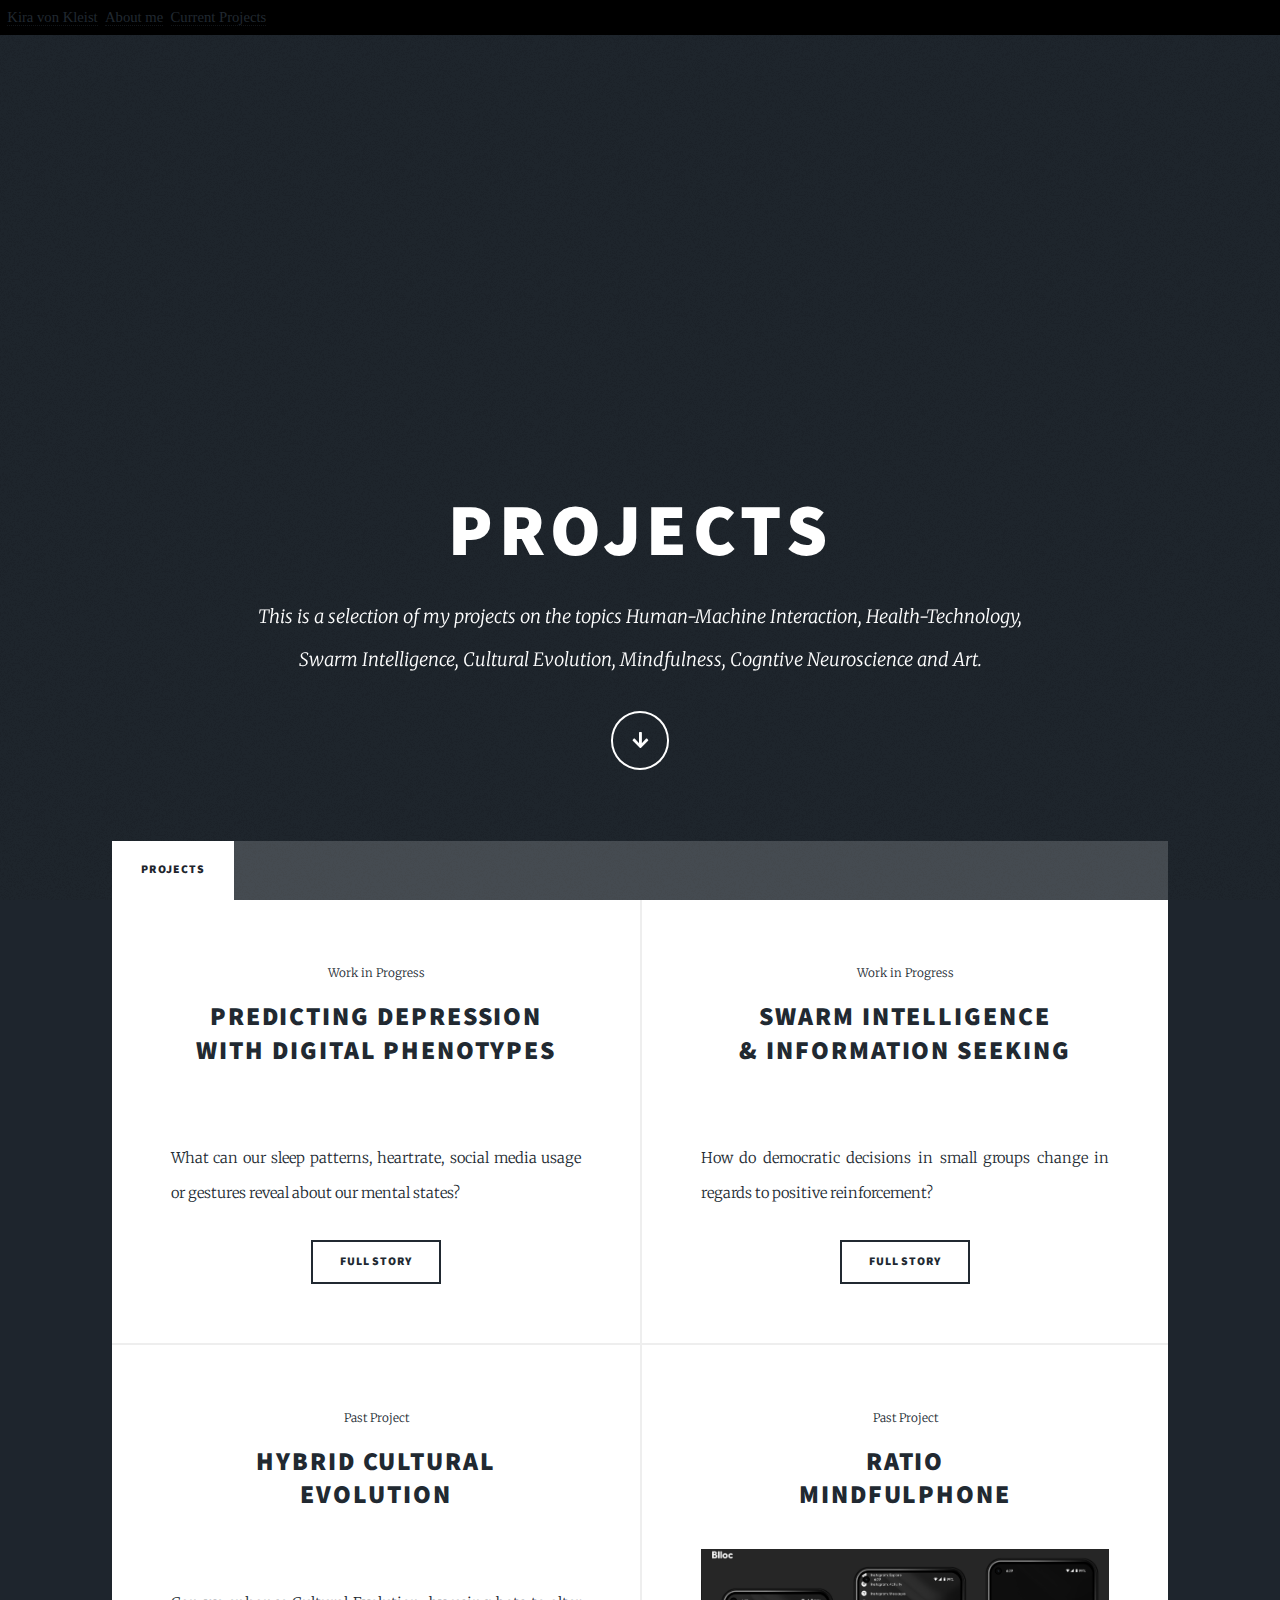
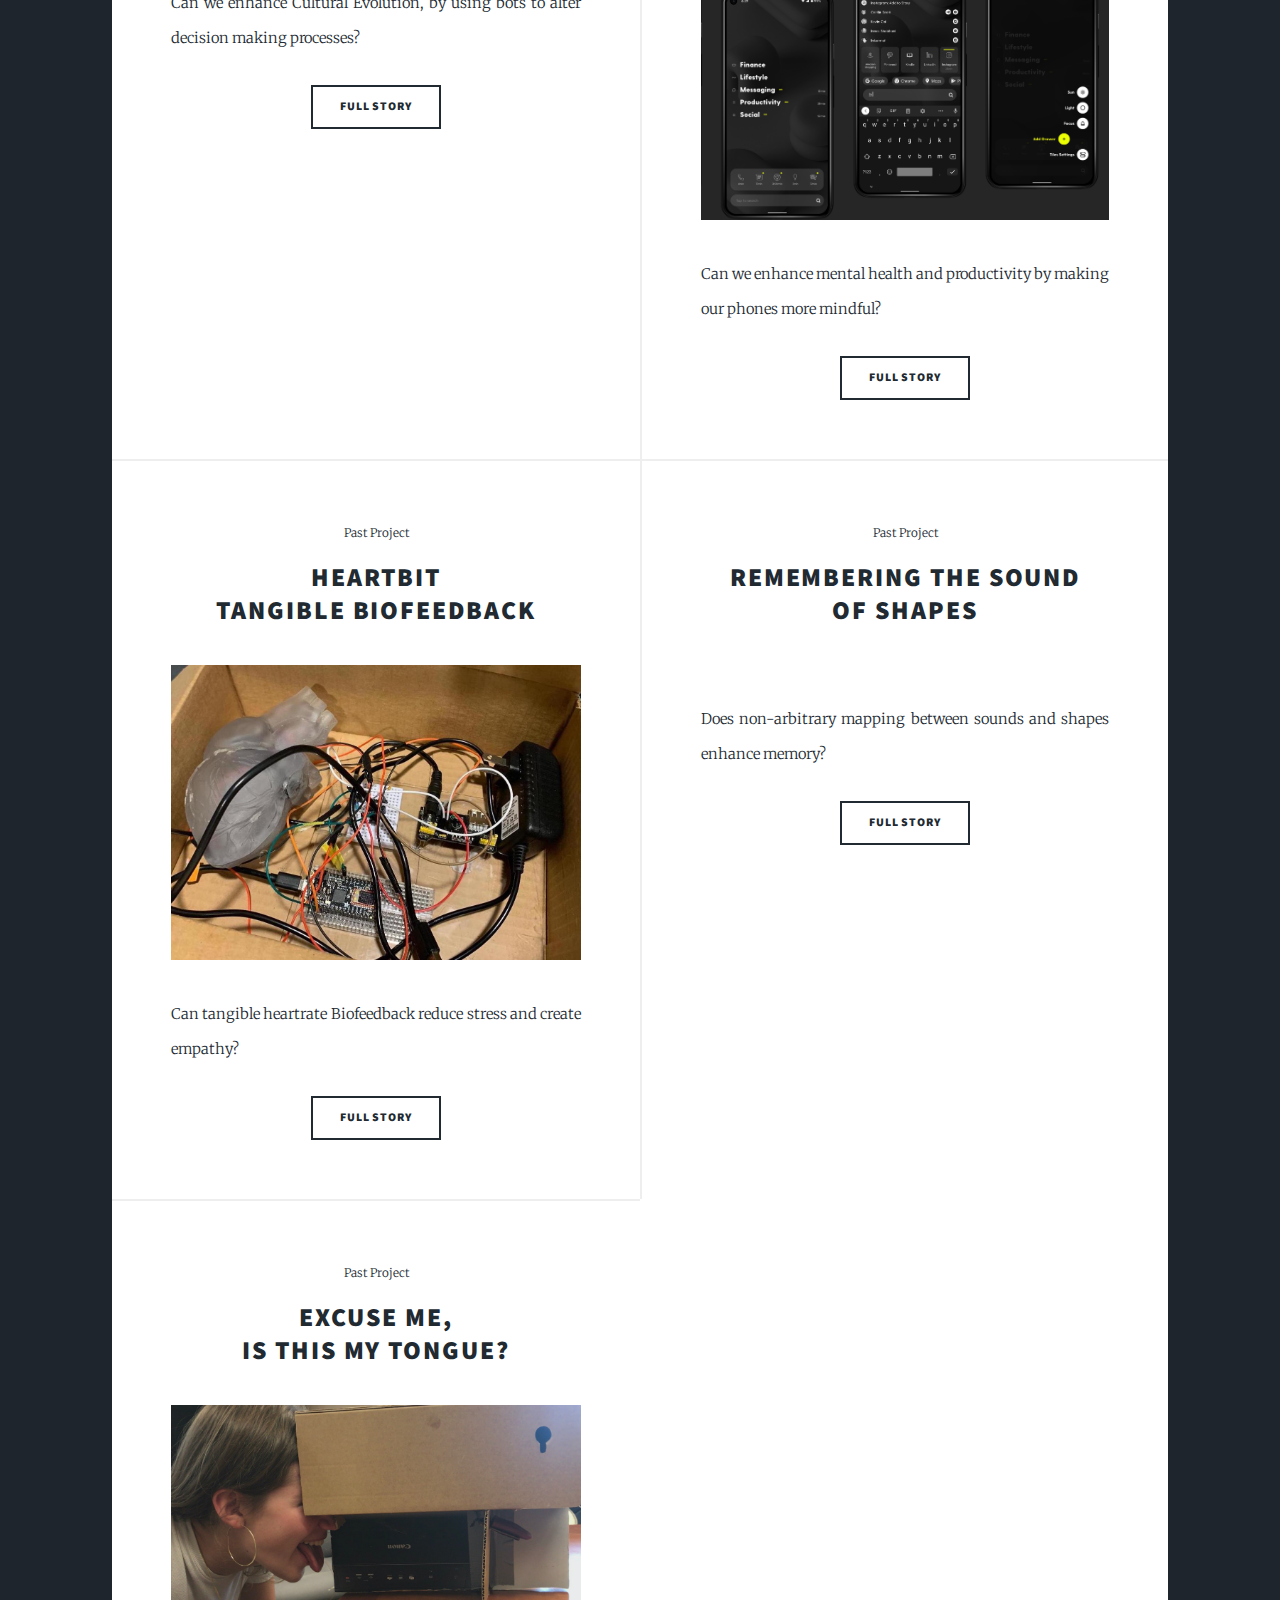
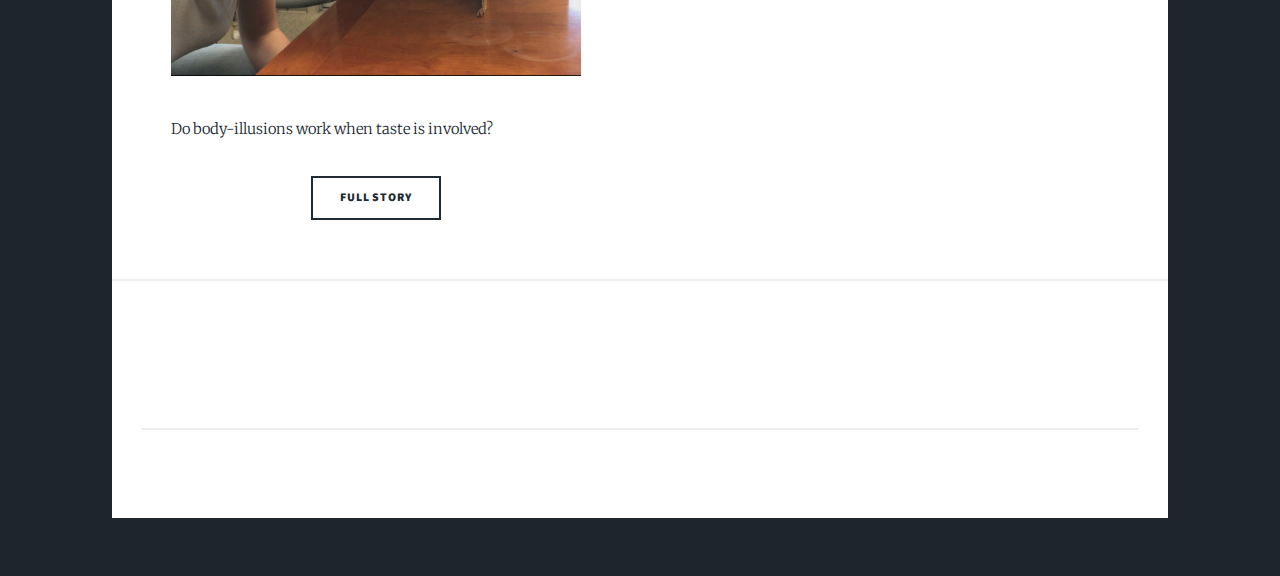
==== commit 0ee78a86: "Update index.html" ====
--- a/index.html
+++ b/index.html
@@ -56,85 +56,85 @@
 								<article>
 									<header>
 										<span class="date">Work in Progress</span>
-										<h2><a href="#Sensing.html">Predicting depression<br />
+										<h2><a href="Sensing.html">Predicting depression<br />
 											with digital phenotypes</a></h2>
 									</header>
-									<a href="#Sensing.html" class="image fit"><img src="images/Sensing.png" alt="" /></a>
+									<a href="Sensing.html" class="image fit"><img src="images/sensing.png" alt="" /></a>
 									<p>What can our sleep patterns, heartrate, social media usage or gestures reveal about our mental states?</p>
 									<ul class="actions special">
-										<li><a href="#Sensing.html" class="button">Full Story</a></li>
+										<li><a href="Sensing.html" class="button">Full Story</a></li>
 									</ul>
 								</article>
 								<article>
 									<header>
 										<span class="date">Work in Progress</span>
-										<h2><a href="#swarm.html">Swarm Intelligence<br />
+										<h2><a href="swarm.html">Swarm Intelligence<br />
 										& Information seeking</a></h2>
 									</header>
-									<a href="#swarm.html" class="image fit"><img src="images/swarm.png" alt="" /></a>
+									<a href="swarm.html" class="image fit"><img src="images/swarm.png" alt="" /></a>
 									<p>How do democratic decisions in small groups change in regards to positive reinforcement?</p>
 									<ul class="actions special">
-										<li><a href="#swarm.html" class="button">Full Story</a></li>
+										<li><a href="swarm.html" class="button">Full Story</a></li>
 									</ul>
 								</article>
 								<article>
 									<header>
 										<span class="date">Past Project</span>
-										<h2><a href="#cultur.html">Hybrid Cultural<br />
+										<h2><a href="Cultur.html">Hybrid Cultural<br />
 										Evolution</a></h2>
 									</header>
-									<a href="#cultur.html" class="image fit"><img src="images/cultur.jpeg" alt="" /></a>
+									<a href="cultur.html" class="image fit"><img src="images/Cultur.jpeg" alt="" /></a>
 									<p>Can we enhance Cultural Evolution, by using bots to alter decision making processes?</p>
 									<ul class="actions special">
-										<li><a href="#cultur.html" class="button">Full Story</a></li>
+										<li><a href="Cultur.html" class="button">Full Story</a></li>
 									</ul>
 								</article>
 								<article>
 									<header>
 										<span class="date">Past Project</span>
-										<h2><a href="#blloc.html">Ratio<br />
+										<h2><a href="blloc.html">Ratio<br />
 										Mindfulphone</a></h2>
 									</header>
-									<a href="#blloc.html" class="image fit"><img src="images/blloc-phone.png" alt="" /></a>
+									<a href="blloc.html" class="image fit"><img src="images/blloc-phone.png" alt="" /></a>
 									<p>Can we enhance mental health and productivity by making our phones more mindful?</p>
 									<ul class="actions special">
-										<li><a href="#blloc.html" class="button">Full Story</a></li>
+										<li><a href="blloc.html" class="button">Full Story</a></li>
 									</ul>
 								</article>
 								<article>
 									<header>
 										<span class="date">Past Project</span>
-										<h2><a href="#heartbit.html">Heartbit<br />
+										<h2><a href="heartbit.html">Heartbit<br />
 										Tangible Biofeedback</a></h2>
 									</header>
-									<a href="#heartbit.html" class="image fit"><img src="images/hearbit.jpg" alt="" /></a>
+									<a href="heartbit.html" class="image fit"><img src="images/hearbit.jpg" alt="" /></a>
 									<p>Can tangible heartrate Biofeedback reduce stress and create empathy?</p>
 									<ul class="actions special">
-										<li><a href="#heartbit.html" class="button">Full Story</a></li>
+										<li><a href="heartbit.html" class="button">Full Story</a></li>
 									</ul>
 								</article>
 								<article>
 									<header>
 										<span class="date">Past Project</span>
-										<h2><a href="#Bouba.html">Remembering the sound<br />
+										<h2><a href="Bouba.html">Remembering the sound<br />
 										of shapes</a></h2>
 									</header>
-									<a href="#Bouba.html" class="image fit"><img src="images/soundsha.png" alt="" /></a>
+									<a href="Bouba.html" class="image fit"><img src="images/soundsha.png" alt="" /></a>
 									<p>Does non-arbitrary mapping between sounds and shapes enhance memory?</p>
 									<ul class="actions special">
-										<li><a href="#Bouba.html" class="button">Full Story</a></li>
+										<li><a href="Bouba.html" class="button">Full Story</a></li>
 									</ul>
 								</article>
 								<article>
 									<header>
 										<span class="date">Past Project</span>
-										<h2><a href="#tongue.html">Excuse me,<br />
+										<h2><a href="tongue.html">Excuse me,<br />
 										Is this my tongue?</a></h2>
 									</header>
-									<a href="#tongue.html" class="image fit"><img src="images/tongue.jpeg" alt="" /></a>
+									<a href="tongue.html" class="image fit"><img src="images/tongue.jpeg" alt="" /></a>
 									<p>Do body-illusions work when taste is involved?</p>
 									<ul class="actions special">
-										<li><a href="#" class="button">Full Story</a></li>
+										<li><a href="tongue.html" class="button">Full Story</a></li>
 									</ul>
 								</article>
 							</section>
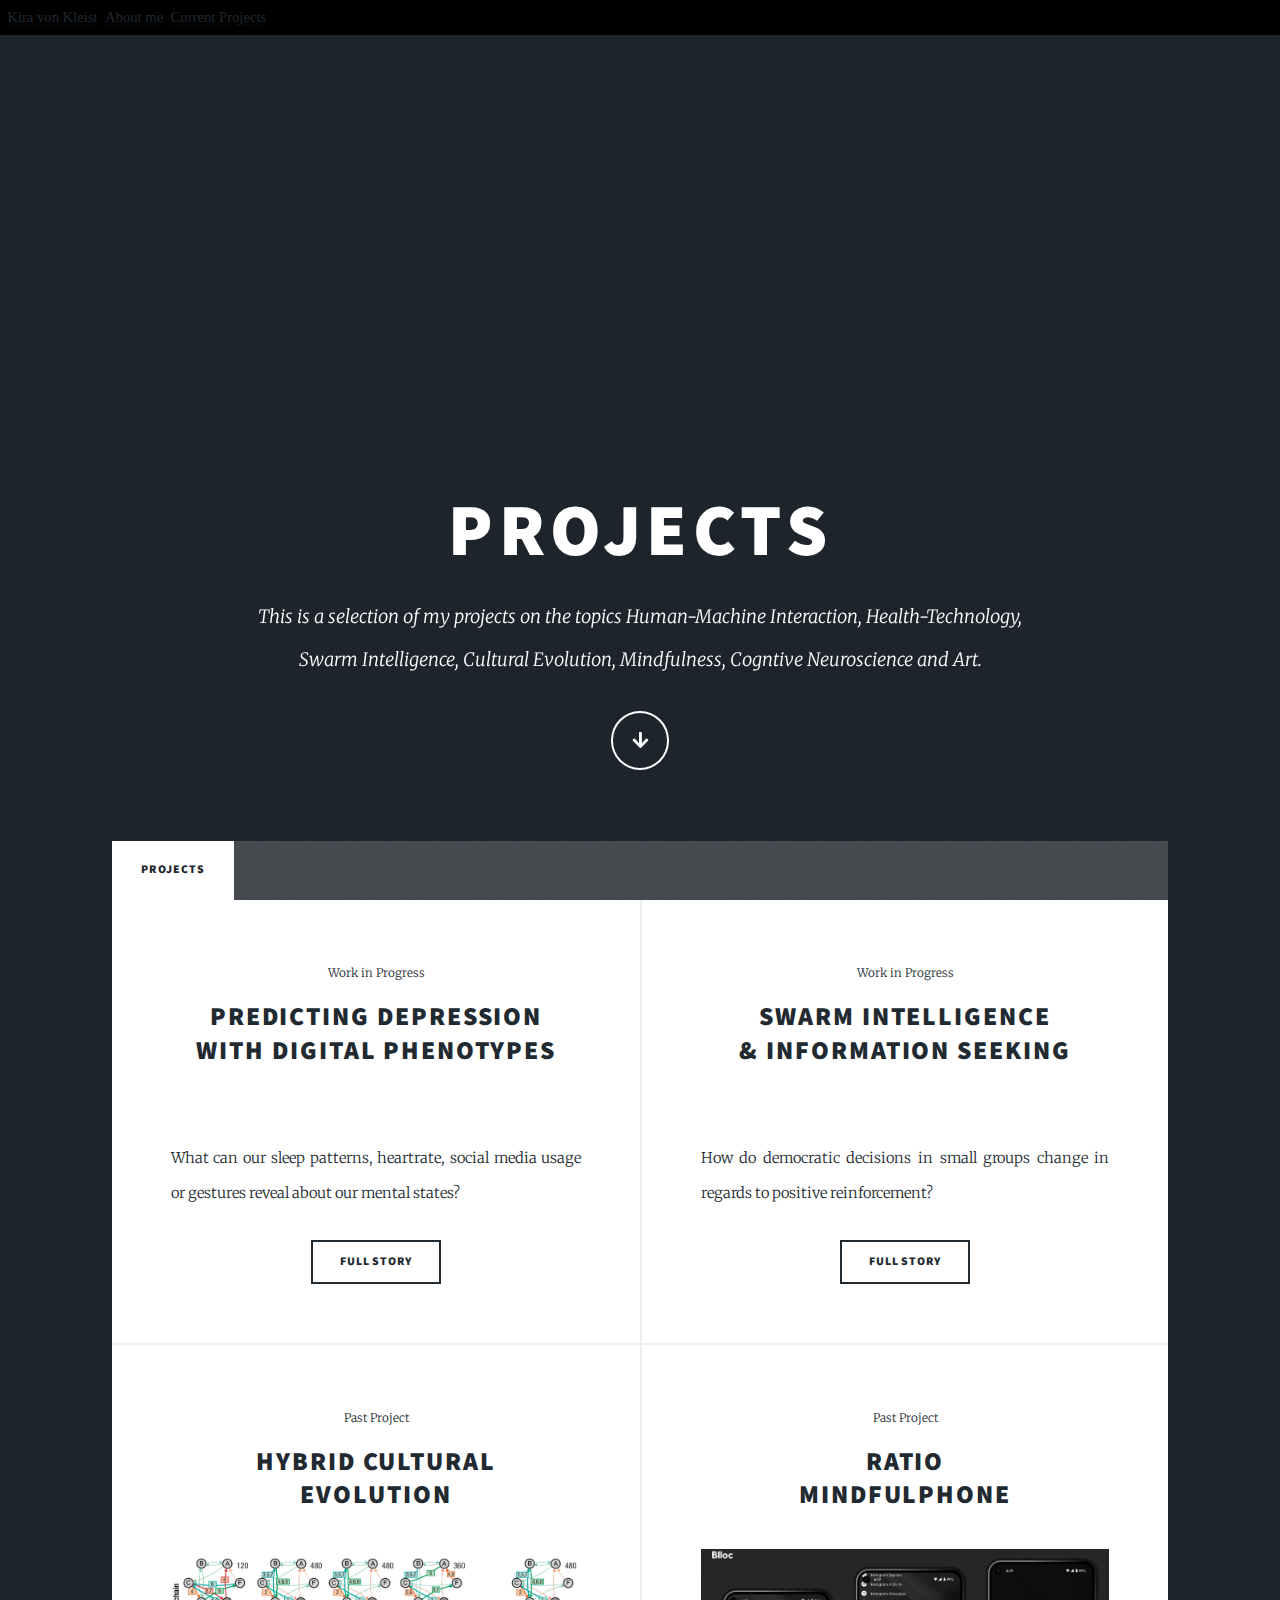
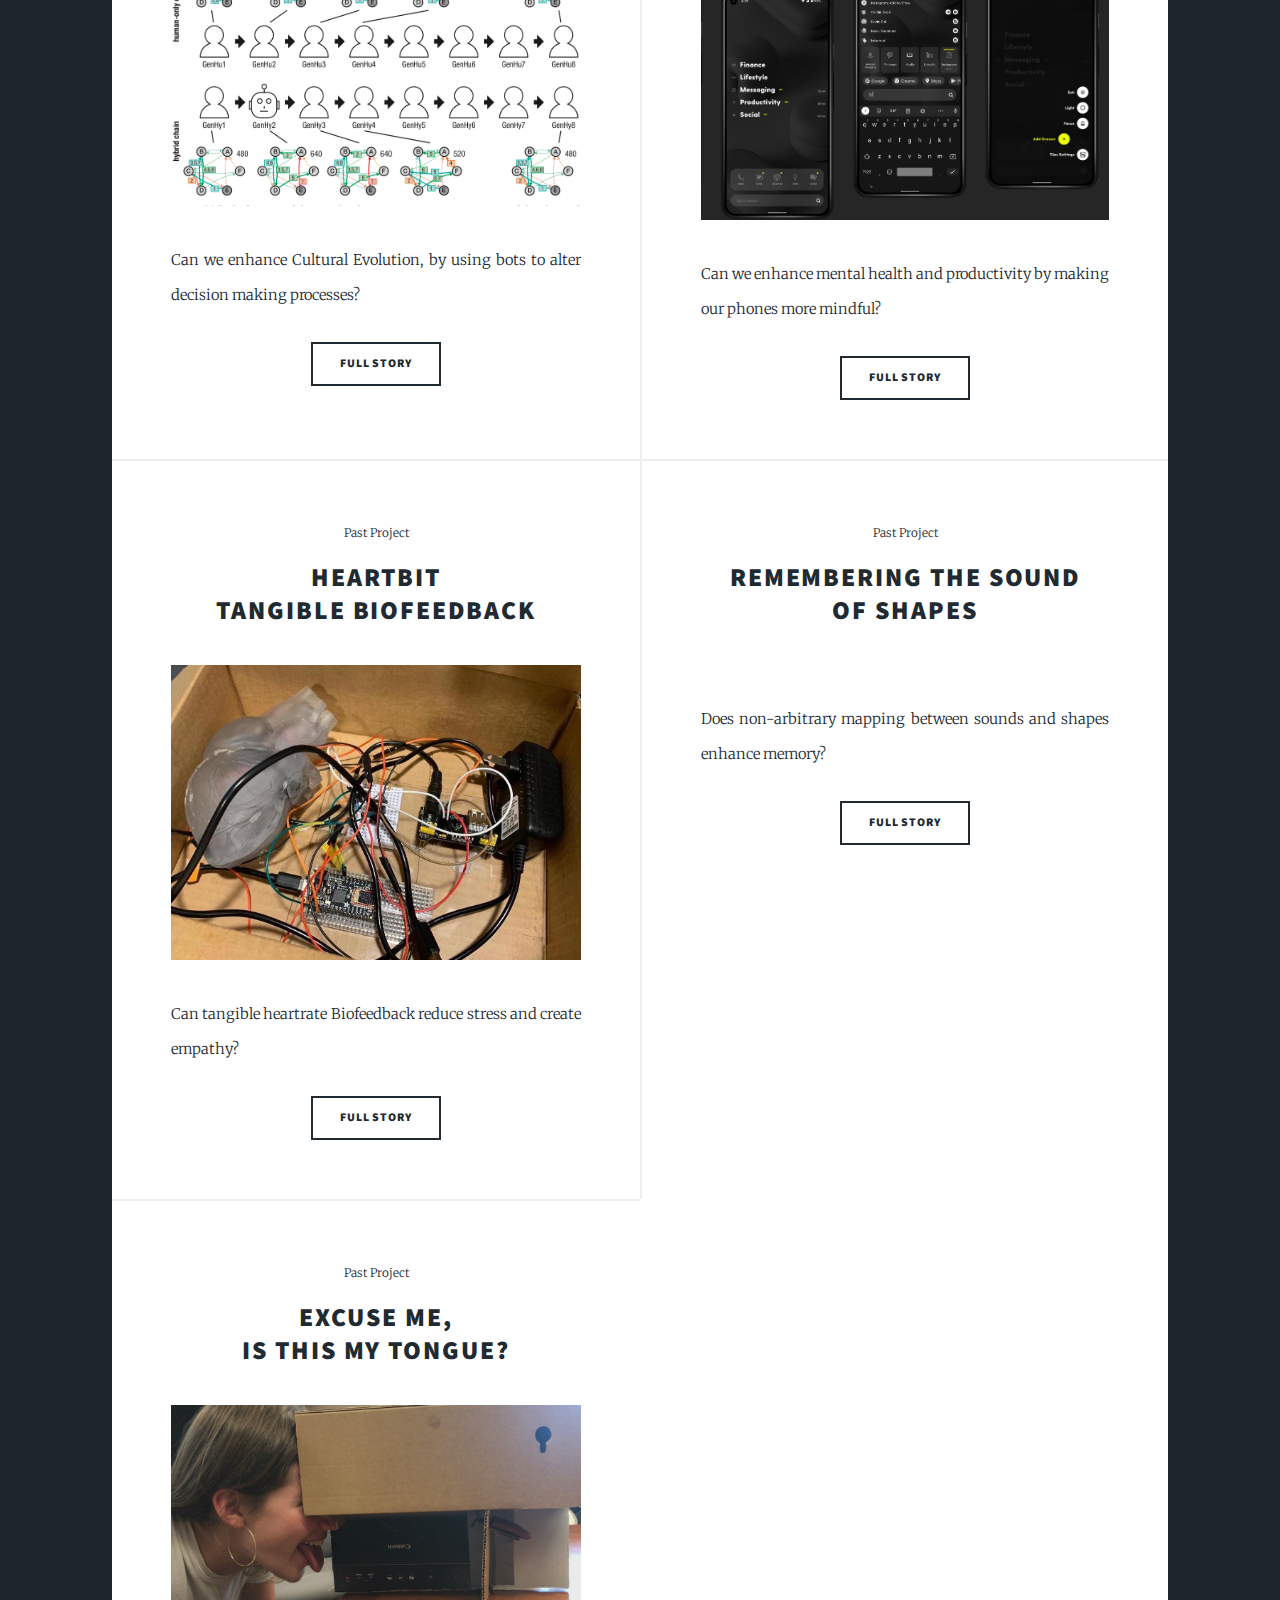
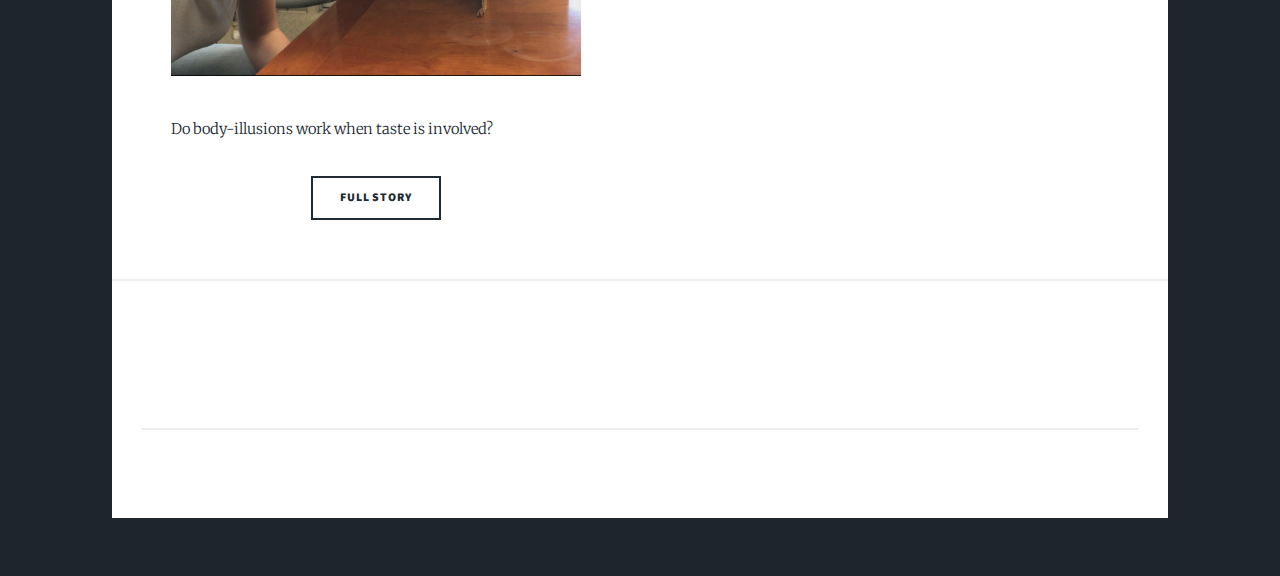
==== commit de72221f: "Update index.html" ====
--- a/index.html
+++ b/index.html
@@ -83,7 +83,7 @@
 										<h2><a href="Cultur.html">Hybrid Cultural<br />
 										Evolution</a></h2>
 									</header>
-									<a href="cultur.html" class="image fit"><img src="images/Cultur.jpeg" alt="" /></a>
+									<a href="cultur.html" class="image fit"><img src="images/cultur.jpeg" alt="" /></a>
 									<p>Can we enhance Cultural Evolution, by using bots to alter decision making processes?</p>
 									<ul class="actions special">
 										<li><a href="Cultur.html" class="button">Full Story</a></li>
